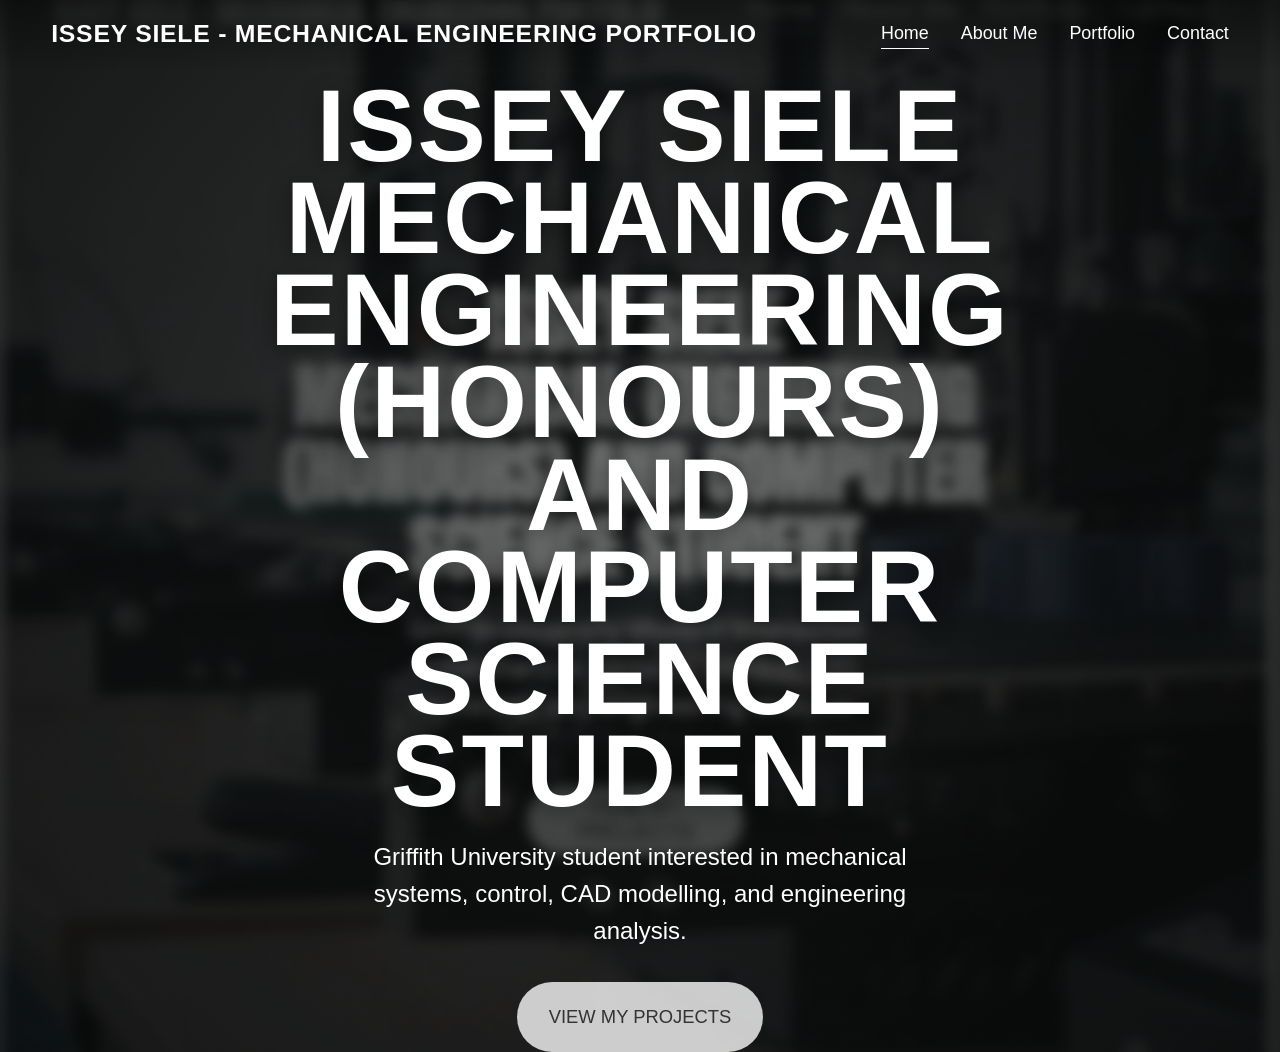
==== index.html @ ec35e127 "Add files via upload" ====
<!DOCTYPE html>
<html lang="en">
<head>
  <meta charset="UTF-8" />
  <meta name="viewport" content="width=device-width, initial-scale=1.0" />
  <title>Issey Siele | Mechanical Engineering Portfolio</title>
  <link rel="stylesheet" href="styles.css" />
  <script defer src="script.js"></script>
</head>
<body class="home-page">
  <header class="site-header site-header--light">
    <a class="brand" href="index.html">ISSEY SIELE - MECHANICAL ENGINEERING PORTFOLIO</a>
    <button class="menu-toggle" aria-label="Open navigation" aria-expanded="false">☰</button>
    <nav class="site-nav" aria-label="Primary navigation">
      <a class="active" href="index.html">Home</a>
      <a href="about.html">About Me</a>
      <a href="portfolio.html">Portfolio</a>
      <a href="contact.html">Contact</a>
    </nav>
  </header>

  <main>
    <section class="hero">
      <div class="hero__overlay"></div>
      <div class="hero__content reveal">
        <h1>Issey Siele<br>Mechanical Engineering<br>(Honours) and Computer<br>Science Student</h1>
        <p>Griffith University student interested in mechanical systems, control, CAD modelling, and engineering analysis.</p>
        <a class="button" href="portfolio.html">View My Projects</a>
      </div>
    </section>
  </main>
</body>
</html>
---- styles.css ----
:root {
  --bg: #dedede;
  --panel: #c9c9c9;
  --ink: #222326;
  --muted: #4c4c4c;
  --white: #ffffff;
  --soft: #f7f7f7;
  --dark: #1f1f1f;
  --max: 1180px;
  --pad: clamp(1.25rem, 4vw, 4rem);
  --display: Impact, Haettenschweiler, "Arial Narrow Bold", sans-serif;
  --body: "Trebuchet MS", Arial, Helvetica, sans-serif;
}

* {
  box-sizing: border-box;
}

html {
  scroll-behavior: smooth;
}

body {
  margin: 0;
  color: var(--ink);
  background: var(--bg);
  font-family: var(--body);
  line-height: 1.55;
}

img {
  display: block;
  max-width: 100%;
}

a {
  color: inherit;
}

.site-header {
  position: fixed;
  top: 0;
  left: 0;
  right: 0;
  z-index: 30;
  display: flex;
  justify-content: space-between;
  align-items: center;
  padding: 1.25rem clamp(1.2rem, 4vw, 3.5rem);
  background: rgba(222, 222, 222, 0.88);
  backdrop-filter: blur(14px);
}

.site-header--light {
  background: linear-gradient(to bottom, rgba(0, 0, 0, 0.38), rgba(0, 0, 0, 0));
  color: var(--white);
  backdrop-filter: none;
}

.brand {
  font-family: var(--display);
  text-decoration: none;
  text-transform: uppercase;
  letter-spacing: 0.03em;
  font-size: clamp(1rem, 2vw, 1.55rem);
  line-height: 1;
}

.site-nav {
  display: flex;
  align-items: center;
  gap: clamp(1rem, 2.5vw, 2rem);
  font-size: clamp(0.95rem, 1.4vw, 1.25rem);
}

.site-nav a {
  text-decoration: none;
  border-bottom: 1px solid transparent;
  transition: border-color 180ms ease, opacity 180ms ease;
}

.site-nav a:hover,
.site-nav a.active {
  border-bottom-color: currentColor;
}

.menu-toggle {
  display: none;
  border: 0;
  background: transparent;
  font-size: 1.8rem;
  color: inherit;
  cursor: pointer;
}

.hero {
  position: relative;
  min-height: 100vh;
  display: grid;
  place-items: center;
  overflow: hidden;
  background: url("assets/hero-bg.jpg") center / cover no-repeat;
}

.hero::before {
  content: "";
  position: absolute;
  inset: 0;
  background: radial-gradient(circle at 52% 50%, rgba(0, 0, 0, 0.15), rgba(0, 0, 0, 0.7));
}

.hero__overlay {
  position: absolute;
  inset: 0;
  background: rgba(20, 25, 25, 0.22);
}

.hero__content {
  position: relative;
  z-index: 2;
  width: min(780px, 90vw);
  text-align: center;
  color: var(--white);
  padding-top: 5rem;
}

.hero h1,
.project-link,
h1,
h2,
.brand {
  font-weight: 900;
}

.hero h1 {
  margin: 0 auto 1.3rem;
  font-family: var(--display);
  font-size: clamp(3rem, 8vw, 6.8rem);
  line-height: 0.9;
  text-transform: uppercase;
  text-shadow: 0 5px 22px rgba(0, 0, 0, 0.4);
}

.hero p {
  max-width: 560px;
  margin: 0 auto 2rem;
  font-size: clamp(1.05rem, 2.5vw, 1.5rem);
}

.button {
  display: inline-flex;
  align-items: center;
  justify-content: center;
  min-width: 205px;
  min-height: 70px;
  padding: 0.7rem 2rem;
  border-radius: 999px;
  background: rgba(255, 255, 255, 0.78);
  color: #333;
  text-decoration: none;
  text-transform: uppercase;
  font-size: 1.15rem;
  line-height: 1.05;
  transition: transform 180ms ease, background 180ms ease;
}

.button:hover {
  transform: translateY(-3px);
  background: var(--white);
}

.page-main {
  padding-top: 6rem;
}

.about-section,
.contact-section {
  width: min(var(--max), calc(100% - 2 * var(--pad)));
  min-height: calc(100vh - 6rem);
  margin: 0 auto;
  display: grid;
  grid-template-columns: minmax(220px, 360px) minmax(0, 1fr);
  gap: clamp(3rem, 8vw, 10rem);
  align-items: center;
  padding: 3rem 0 5rem;
}

.about-section__image img {
  width: 100%;
  max-height: 540px;
  object-fit: cover;
}

.about-section__text {
  max-width: 660px;
}

h1,
h2 {
  margin: 0 0 1.25rem;
  font-family: var(--display);
  text-transform: uppercase;
  letter-spacing: 0.02em;
  line-height: 0.95;
}

.about-section h1,
.contact-section h1,
.project-intro h1 {
  font-size: clamp(2.6rem, 6vw, 5rem);
}

h2 {
  font-size: clamp(2rem, 3.5vw, 3rem);
}

p {
  font-size: clamp(1rem, 1.45vw, 1.18rem);
}

.strengths {
  width: min(var(--max), calc(100% - 2 * var(--pad)));
  margin: 0 auto;
  display: grid;
  grid-template-columns: 1fr 1.2fr;
  gap: 3rem;
  padding: 6rem 0 7rem;
  background: var(--soft);
}

.two-column-list {
  margin: 0;
  padding-left: 1.2rem;
  font-size: clamp(1.1rem, 2vw, 1.4rem);
  display: grid;
  gap: 0.9rem;
}

.portfolio-selector {
  position: relative;
  min-height: 100vh;
  display: grid;
  place-items: center;
  overflow: hidden;
  color: var(--white);
  background: #a9a598;
}

.portfolio-selector__preview {
  position: absolute;
  inset: 0;
  background-image: var(--portfolio-bg, url("assets/portfolio-bg.jpg"));
  background-size: cover;
  background-position: center;
  filter: blur(2px) saturate(0.75);
  transform: scale(1.04);
  transition: background-image 200ms ease, opacity 220ms ease, transform 500ms ease;
}

.portfolio-selector.preview-active .portfolio-selector__preview {
  filter: blur(0) saturate(0.85);
  transform: scale(1);
}

.portfolio-selector__shade {
  position: absolute;
  inset: 0;
  background: rgba(0, 0, 0, 0.34);
}

.portfolio-selector__content {
  position: relative;
  z-index: 2;
  width: min(1120px, 92vw);
  padding-top: 5rem;
  text-align: center;
}

.eyebrow {
  text-transform: uppercase;
  letter-spacing: 0.18em;
  font-size: 0.9rem;
  margin-bottom: 0.4rem;
}

.portfolio-selector h1 {
  font-size: clamp(3rem, 8vw, 7rem);
  margin-bottom: 0.5rem;
}

.portfolio-hint {
  max-width: 640px;
  margin: 0 auto 4rem;
}

.project-links {
  display: grid;
  gap: clamp(1.2rem, 3vw, 2.2rem);
}

.project-link {
  display: block;
  font-family: var(--display);
  font-size: clamp(2.5rem, 6.2vw, 6rem);
  line-height: 0.95;
  text-transform: uppercase;
  text-decoration: none;
  color: var(--white);
  text-shadow: 0 5px 28px rgba(0, 0, 0, 0.45);
  transition: transform 180ms ease, letter-spacing 180ms ease, opacity 180ms ease;
}

.project-link:hover,
.project-link:focus-visible {
  transform: scale(1.03);
  letter-spacing: 0.02em;
}

.project-link + .project-link::before {
  content: "";
  display: block;
  width: 12px;
  height: 12px;
  margin: 0 auto 1.8rem;
  border-radius: 50%;
  background: currentColor;
}

.project-intro {
  padding: 9rem var(--pad) 4rem;
  width: min(var(--max), 100%);
  margin: 0 auto;
}

.project-intro--center {
  text-align: center;
  max-width: 820px;
}

.project-intro p {
  max-width: 430px;
}

.project-intro--center p {
  margin-left: auto;
  margin-right: auto;
  max-width: 680px;
}

.grey-panel {
  width: min(var(--max), calc(100% - 2 * var(--pad)));
  margin: 0 auto 0;
  padding: clamp(2rem, 5vw, 4rem);
  background:
    linear-gradient(135deg, rgba(255,255,255,0.12), transparent 38%),
    linear-gradient(315deg, rgba(255,255,255,0.18), transparent 40%),
    var(--panel);
}

.project-feature {
  display: grid;
  grid-template-columns: minmax(0, 1.45fr) minmax(280px, 0.85fr);
  gap: clamp(2rem, 4vw, 4rem);
  align-items: center;
}

.media-card {
  position: relative;
  overflow: hidden;
  background: #111;
}

.media-card img {
  width: 100%;
  min-height: 320px;
  object-fit: cover;
}

.play-button {
  position: absolute;
  inset: 50% auto auto 50%;
  transform: translate(-50%, -50%);
  display: grid;
  place-items: center;
  width: 86px;
  height: 86px;
  border-radius: 50%;
  background: rgba(0, 0, 0, 0.45);
  color: var(--white);
  font-size: 2rem;
}

.project-copy {
  max-width: 500px;
}

.image-strip {
  width: min(var(--max), calc(100% - 2 * var(--pad)));
  margin: 0 auto;
  display: grid;
  grid-template-columns: 1fr 1.1fr 0.8fr;
  gap: 0;
}

.image-strip img {
  width: 100%;
  aspect-ratio: 1 / 1.12;
  object-fit: cover;
}

.project-details {
  display: grid;
  grid-template-columns: 0.75fr 1.3fr 0.9fr;
  gap: clamp(2rem, 4vw, 4rem);
  align-items: center;
  padding-top: 3rem;
  padding-bottom: 5rem;
}

.project-details img,
.project-side-image,
.wide-image img {
  width: 100%;
  object-fit: cover;
}

.project-details ul,
.project-feature ul {
  padding-left: 1.3rem;
  display: grid;
  gap: 0.7rem;
  font-size: 1.05rem;
}

.wide-image {
  width: min(1260px, calc(100% - 2 * clamp(1rem, 3vw, 2rem)));
  margin: 0 auto 0;
  padding: clamp(1.4rem, 3vw, 2rem);
  background: #1e1e1e;
}

.wide-image img {
  max-height: 760px;
  object-fit: cover;
}

.project-side-image {
  max-height: 720px;
}

.reflection-copy {
  max-width: 520px;
}

.project-next {
  width: min(var(--max), calc(100% - 2 * var(--pad)));
  margin: 0 auto;
  padding: 3rem 0 5rem;
  text-align: right;
}

.project-next--left {
  text-align: left;
}

.project-next a {
  display: inline-flex;
  gap: 1rem;
  align-items: center;
  font-family: var(--display);
  text-transform: uppercase;
  text-decoration: none;
  font-size: clamp(1.6rem, 3vw, 2.4rem);
  line-height: 0.95;
}

.contact-section {
  grid-template-columns: minmax(300px, 0.85fr) minmax(350px, 1.15fr);
}

.contact-copy {
  max-width: 550px;
}

.contact-copy h1 {
  margin-bottom: 4rem;
}

.contact-copy a {
  word-break: break-word;
}

.contact-image img {
  width: 100%;
  height: min(75vh, 780px);
  object-fit: cover;
  opacity: 0.78;
}

.reveal {
  animation: fadeUp 650ms ease both;
}

@keyframes fadeUp {
  from { opacity: 0; transform: translateY(18px); }
  to { opacity: 1; transform: translateY(0); }
}

@media (max-width: 860px) {
  .site-header {
    align-items: flex-start;
    padding: 1rem 1.25rem;
  }

  .menu-toggle {
    display: block;
  }

  .site-nav {
    position: absolute;
    top: 100%;
    left: 0;
    right: 0;
    display: none;
    flex-direction: column;
    align-items: flex-start;
    gap: 0.9rem;
    padding: 1.2rem 1.25rem 1.5rem;
    background: rgba(222, 222, 222, 0.96);
    color: var(--ink);
  }

  .site-header.nav-open .site-nav {
    display: flex;
  }

  .site-header--light.nav-open {
    background: rgba(222, 222, 222, 0.96);
    color: var(--ink);
  }

  .brand {
    max-width: 70vw;
  }

  .hero__content {
    padding-top: 6rem;
  }

  .about-section,
  .contact-section,
  .project-feature,
  .project-details,
  .strengths {
    grid-template-columns: 1fr;
  }

  .about-section,
  .contact-section {
    gap: 2rem;
    align-items: start;
    padding-top: 2rem;
  }

  .about-section__image {
    max-width: 320px;
  }

  .strengths {
    background: transparent;
    padding: 3rem 0 5rem;
  }

  .image-strip {
    grid-template-columns: 1fr;
  }

  .project-intro {
    padding-top: 7rem;
  }

  .project-link + .project-link::before {
    width: 8px;
    height: 8px;
    margin-bottom: 1rem;
  }

  .contact-copy h1 {
    margin-bottom: 2rem;
  }
}

@media (max-width: 520px) {
  .button {
    min-height: 58px;
    min-width: 170px;
  }

  .grey-panel,
  .wide-image {
    width: 100%;
    padding-left: 1.25rem;
    padding-right: 1.25rem;
  }

  .project-details img,
  .project-side-image {
    max-height: none;
  }
}
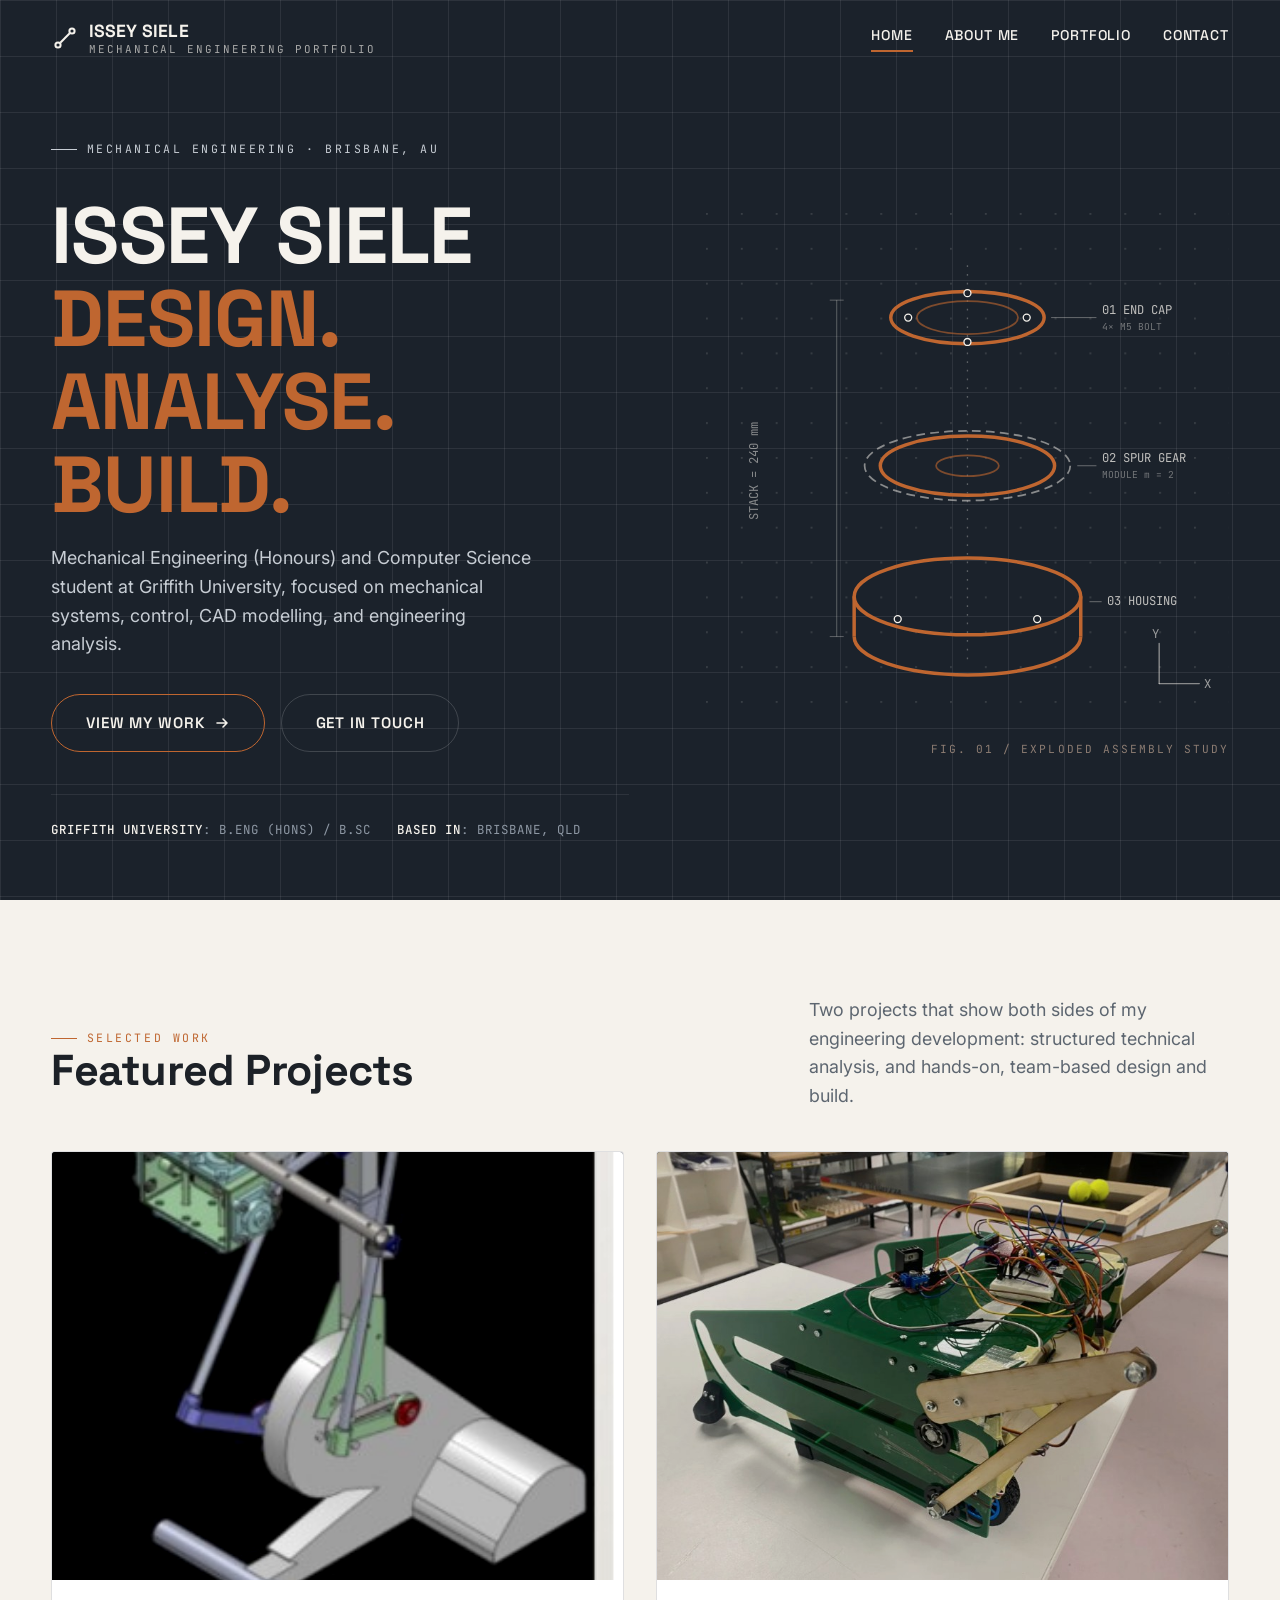
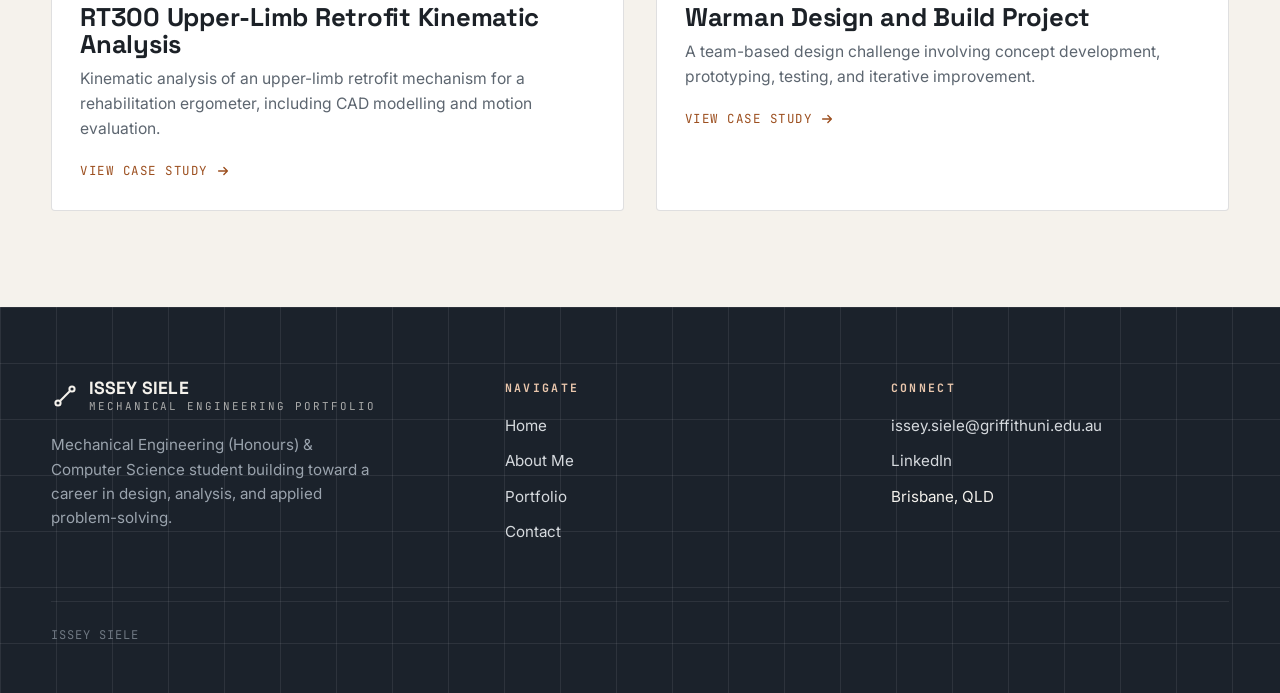
==== commit 31fc6bc7: "Version 2.0" ====
--- a/index.html
+++ b/index.html
@@ -4,12 +4,25 @@
   <meta charset="UTF-8" />
   <meta name="viewport" content="width=device-width, initial-scale=1.0" />
   <title>Issey Siele | Mechanical Engineering Portfolio</title>
+  <link rel="preconnect" href="https://fonts.googleapis.com">
+  <link rel="preconnect" href="https://fonts.gstatic.com" crossorigin>
+  <link href="https://fonts.googleapis.com/css2?family=Inter:wght@400;500;600;700&family=JetBrains+Mono:wght@400;500&family=Space+Grotesk:wght@500;600;700&display=swap" rel="stylesheet">
   <link rel="stylesheet" href="styles.css" />
   <script defer src="script.js"></script>
 </head>
 <body class="home-page">
   <header class="site-header site-header--light">
-    <a class="brand" href="index.html">ISSEY SIELE - MECHANICAL ENGINEERING PORTFOLIO</a>
+    <a class="brand" href="index.html">
+      <svg class="brand__mark" viewBox="0 0 28 28" fill="none" xmlns="http://www.w3.org/2000/svg" aria-hidden="true">
+        <circle cx="7" cy="21" r="2.6" stroke-width="2"/>
+        <circle cx="21" cy="7" r="2.6" stroke-width="2"/>
+        <line x1="9.3" y1="18.8" x2="18.7" y2="9.2" stroke-width="2"/>
+      </svg>
+      <span>
+        <span class="brand__name">Issey Siele</span>
+        <span class="brand__sub">Mechanical Engineering Portfolio</span>
+      </span>
+    </a>
     <button class="menu-toggle" aria-label="Open navigation" aria-expanded="false">☰</button>
     <nav class="site-nav" aria-label="Primary navigation">
       <a class="active" href="index.html">Home</a>
@@ -20,14 +33,174 @@
   </header>
 
   <main>
-    <section class="hero">
-      <div class="hero__overlay"></div>
-      <div class="hero__content reveal">
-        <h1>Issey Siele<br>Mechanical Engineering<br>(Honours) and Computer<br>Science Student</h1>
-        <p>Griffith University student interested in mechanical systems, control, CAD modelling, and engineering analysis.</p>
-        <a class="button" href="portfolio.html">View My Projects</a>
+    <section class="hero blueprint">
+      <div class="hero__inner">
+        <div class="hero__content reveal">
+          <p class="eyebrow eyebrow--light">Mechanical Engineering &middot; Brisbane, AU</p>
+          <h1>Issey Siele<br><em>Design. Analyse. Build.</em></h1>
+          <p>Mechanical Engineering (Honours) and Computer Science student at Griffith University, focused on mechanical systems, control, CAD modelling, and engineering analysis.</p>
+          <div class="hero__actions">
+            <a class="button" href="portfolio.html">
+              View My Work
+              <svg viewBox="0 0 16 16" fill="none" xmlns="http://www.w3.org/2000/svg" aria-hidden="true"><path d="M3 8h10M9 4l4 4-4 4" stroke="currentColor" stroke-width="1.6" stroke-linecap="round" stroke-linejoin="round"/></svg>
+            </a>
+            <a class="button button--ghost" href="contact.html">Get In Touch</a>
+          </div>
+          <div class="hero__meta">
+            <span><strong>Griffith University</strong>: B.Eng (Hons) / B.Sc</span>
+            <!-- <span><strong>Focus</strong>: Kinematics &amp; CAD</span> -->
+            <span><strong>Based in</strong>: Brisbane, QLD</span>
+          </div>
+        </div>
+        <div class="hero__figure reveal">
+          <svg class="kinematic-figure" viewBox="0 0 600 580" fill="none" xmlns="http://www.w3.org/2000/svg" role="img" aria-label="Exploded line diagram of a small mechanical assembly showing an end cap, spur gear, and housing arranged along a central axis, with numbered leader labels and a stack dimension">
+            <defs>
+              <pattern id="kf-grid" width="40" height="40" patternUnits="userSpaceOnUse">
+                <circle cx="1" cy="1" r="1.2" fill="currentColor" opacity="0.14"/>
+              </pattern>
+            </defs>
+            <rect x="0" y="0" width="600" height="580" fill="url(#kf-grid)" />
+
+            <!-- explosion axis -->
+            <line x1="300" y1="60" x2="300" y2="520" stroke="currentColor" stroke-opacity="0.3" stroke-width="1.5" stroke-dasharray="2 8"/>
+
+            <!-- part 01: end cap -->
+            <g stroke="var(--copper)" stroke-width="4" fill="none">
+              <ellipse cx="300" cy="120" rx="88" ry="30"/>
+              <ellipse cx="300" cy="120" rx="58" ry="19" stroke-width="2" opacity="0.6"/>
+            </g>
+            <g fill="#1b222b" stroke="currentColor" stroke-width="1.5">
+              <circle cx="368" cy="120" r="4"/>
+              <circle cx="232" cy="120" r="4"/>
+              <circle cx="300" cy="92" r="4"/>
+              <circle cx="300" cy="148" r="4"/>
+            </g>
+            <line x1="396" y1="120" x2="448" y2="120" stroke="currentColor" stroke-opacity="0.4" stroke-width="1"/>
+            <text x="454" y="116" font-family="var(--mono)" font-size="14" fill="currentColor" opacity="0.75">01 END CAP</text>
+            <text x="454" y="134" font-family="var(--mono)" font-size="11" fill="currentColor" opacity="0.4">4&#215; M5 BOLT</text>
+
+            <!-- part 02: spur gear -->
+            <ellipse cx="300" cy="290" rx="118" ry="40" fill="none" stroke="currentColor" stroke-width="2" stroke-dasharray="10 6" opacity="0.5"/>
+            <g stroke="var(--copper)" stroke-width="4" fill="none">
+              <ellipse cx="300" cy="290" rx="100" ry="34"/>
+              <ellipse cx="300" cy="290" rx="36" ry="12" stroke-width="2" opacity="0.6"/>
+            </g>
+            <line x1="426" y1="290" x2="448" y2="290" stroke="currentColor" stroke-opacity="0.4" stroke-width="1"/>
+            <text x="454" y="286" font-family="var(--mono)" font-size="14" fill="currentColor" opacity="0.75">02 SPUR GEAR</text>
+            <text x="454" y="304" font-family="var(--mono)" font-size="11" fill="currentColor" opacity="0.4">MODULE m = 2</text>
+
+            <!-- part 03: housing -->
+            <g stroke="var(--copper)" stroke-width="4" fill="none">
+              <ellipse cx="300" cy="440" rx="130" ry="44"/>
+              <line x1="170" y1="440" x2="170" y2="486"/>
+              <line x1="430" y1="440" x2="430" y2="486"/>
+              <path d="M170,486 A130,44 0 0 0 430,486"/>
+            </g>
+            <g fill="#1b222b" stroke="currentColor" stroke-width="1.5">
+              <circle cx="220" cy="466" r="4"/>
+              <circle cx="380" cy="466" r="4"/>
+            </g>
+            <line x1="440" y1="446" x2="454" y2="446" stroke="currentColor" stroke-opacity="0.4" stroke-width="1"/>
+            <text x="460" y="450" font-family="var(--mono)" font-size="14" fill="currentColor" opacity="0.75">03 HOUSING</text>
+
+            <!-- stack dimension -->
+            <g stroke="currentColor" stroke-opacity="0.35" stroke-width="1">
+              <line x1="150" y1="100" x2="150" y2="486"/>
+              <line x1="142" y1="100" x2="158" y2="100"/>
+              <line x1="142" y1="486" x2="158" y2="486"/>
+            </g>
+            <text x="60" y="296" font-family="var(--mono)" font-size="14" fill="currentColor" opacity="0.5" text-anchor="middle" transform="rotate(-90 60 296)">STACK = 240 mm</text>
+
+            <!-- axis triad -->
+            <g stroke="currentColor" stroke-opacity="0.5" stroke-width="1.6" stroke-linecap="round">
+              <line x1="520" y1="540" x2="566" y2="540"/>
+              <line x1="520" y1="540" x2="520" y2="494"/>
+            </g>
+            <text x="572" y="545" font-family="var(--mono)" font-size="14" fill="currentColor" opacity="0.6">X</text>
+            <text x="512" y="488" font-family="var(--mono)" font-size="14" fill="currentColor" opacity="0.6">Y</text>
+          </svg>
+          <p class="hero__figcap">Fig. 01 / Exploded Assembly Study</p>
+        </div>
+      </div>
+    </section>
+
+    <section class="featured">
+      <div class="featured__head reveal">
+        <div>
+          <p class="eyebrow">Selected Work</p>
+          <h2>Featured Projects</h2>
+        </div>
+        <p>Two projects that show both sides of my engineering development: structured technical analysis, and hands-on, team-based design and build.</p>
+      </div>
+      <div class="featured-grid">
+        <a class="feature-card reveal" href="project-rt300.html">
+          <div class="feature-card__media">
+            <span class="feature-card__tag">Internship · Kinematics</span>
+            <img src="assets/rt300-cad.jpg" alt="CAD model of the RT300 upper-limb retrofit mechanism" />
+          </div>
+          <div class="feature-card__body">
+            <h3>RT300 Upper-Limb Retrofit Kinematic Analysis</h3>
+            <p>Kinematic analysis of an upper-limb retrofit mechanism for a rehabilitation ergometer, including CAD modelling and motion evaluation.</p>
+            <span class="feature-card__link">View Case Study
+              <svg viewBox="0 0 16 16" fill="none" xmlns="http://www.w3.org/2000/svg" aria-hidden="true"><path d="M3 8h10M9 4l4 4-4 4" stroke="currentColor" stroke-width="1.6" stroke-linecap="round" stroke-linejoin="round"/></svg>
+            </span>
+          </div>
+        </a>
+        <a class="feature-card reveal" href="project-warman.html">
+          <div class="feature-card__media">
+            <span class="feature-card__tag">Team Project · Build</span>
+            <img src="assets/warman-main.jpg" alt="Warman design and build prototype with electronics mounted on top" />
+          </div>
+          <div class="feature-card__body">
+            <h3>Warman Design and Build Project</h3>
+            <p>A team-based design challenge involving concept development, prototyping, testing, and iterative improvement.</p>
+            <span class="feature-card__link">View Case Study
+              <svg viewBox="0 0 16 16" fill="none" xmlns="http://www.w3.org/2000/svg" aria-hidden="true"><path d="M3 8h10M9 4l4 4-4 4" stroke="currentColor" stroke-width="1.6" stroke-linecap="round" stroke-linejoin="round"/></svg>
+            </span>
+          </div>
+        </a>
       </div>
     </section>
   </main>
+
+  <footer class="site-footer blueprint">
+    <div class="site-footer__inner">
+      <div>
+        <a class="brand" href="index.html">
+          <svg class="brand__mark" viewBox="0 0 28 28" fill="none" xmlns="http://www.w3.org/2000/svg" aria-hidden="true">
+            <circle cx="7" cy="21" r="2.6" stroke-width="2"/>
+            <circle cx="21" cy="7" r="2.6" stroke-width="2"/>
+            <line x1="9.3" y1="18.8" x2="18.7" y2="9.2" stroke-width="2"/>
+          </svg>
+          <span>
+            <span class="brand__name">Issey Siele</span>
+            <span class="brand__sub">Mechanical Engineering Portfolio</span>
+          </span>
+        </a>
+        <p class="site-footer__tagline">Mechanical Engineering (Honours) &amp; Computer Science student building toward a career in design, analysis, and applied problem-solving.</p>
+      </div>
+      <div class="site-footer__col">
+        <h4>Navigate</h4>
+        <ul>
+          <li><a href="index.html">Home</a></li>
+          <li><a href="about.html">About Me</a></li>
+          <li><a href="portfolio.html">Portfolio</a></li>
+          <li><a href="contact.html">Contact</a></li>
+        </ul>
+      </div>
+      <div class="site-footer__col">
+        <h4>Connect</h4>
+        <ul>
+          <li><a href="mailto:issey.siele@griffithuni.edu.au">issey.siele@griffithuni.edu.au</a></li>
+          <li><a href="https://www.linkedin.com/in/isseysiele/" target="_blank" rel="noopener">LinkedIn</a></li>
+          <li>Brisbane, QLD</li>
+        </ul>
+      </div>
+    </div>
+    <div class="site-footer__bottom">
+      <span>Issey Siele</span>
+      <!-- <span>Built &amp; coded from scratch</span> -->
+    </div>
+  </footer>
 </body>
 </html>
--- a/styles.css
+++ b/styles.css
@@ -1,15 +1,34 @@
+/* =========================================================
+   Issey Siele, Mechanical Engineering Portfolio
+   Design system: "Drafting Studio"
+   Deep graphite and copper accent, technical-drawing motifs
+   ========================================================= */
+
 :root {
-  --bg: #dedede;
-  --panel: #c9c9c9;
-  --ink: #222326;
-  --muted: #4c4c4c;
-  --white: #ffffff;
-  --soft: #f7f7f7;
-  --dark: #1f1f1f;
-  --max: 1180px;
+  --paper: #f5f2ec;
+  --paper-deep: #ece6db;
+  --ink: #1c2127;
+  --muted: #5d6670;
+  --line: rgba(28, 33, 39, 0.14);
+  --line-soft: rgba(28, 33, 39, 0.08);
+
+  --copper: #bf6630;
+  --copper-deep: #9c4f1f;
+  --copper-soft: #e9c6ac;
+
+  --navy: #1b222b;
+  --navy-deep: #11161c;
+  --navy-line: rgba(255, 255, 255, 0.08);
+  --navy-line-strong: rgba(255, 255, 255, 0.16);
+
+  --card: #ffffff;
+
+  --max: 1200px;
   --pad: clamp(1.25rem, 4vw, 4rem);
-  --display: Impact, Haettenschweiler, "Arial Narrow Bold", sans-serif;
-  --body: "Trebuchet MS", Arial, Helvetica, sans-serif;
+
+  --display: "Space Grotesk", "Helvetica Neue", Arial, sans-serif;
+  --body: "Inter", "Helvetica Neue", Arial, sans-serif;
+  --mono: "JetBrains Mono", "SFMono-Regular", Menlo, Consolas, monospace;
 }
 
 * {
@@ -23,9 +42,10 @@
 body {
   margin: 0;
   color: var(--ink);
-  background: var(--bg);
+  background: var(--paper);
   font-family: var(--body);
-  line-height: 1.55;
+  line-height: 1.6;
+  -webkit-font-smoothing: antialiased;
 }
 
 img {
@@ -36,52 +56,186 @@
 a {
   color: inherit;
 }
+
+p {
+  font-size: clamp(1rem, 1.4vw, 1.15rem);
+  color: var(--muted);
+}
+
+h1, h2, h3 {
+  margin: 0 0 1.1rem;
+  font-family: var(--display);
+  font-weight: 700;
+  letter-spacing: -0.01em;
+  line-height: 1.05;
+  color: var(--ink);
+}
+
+h2 {
+  font-size: clamp(1.9rem, 3.4vw, 2.7rem);
+}
+
+h3 {
+  font-size: clamp(1.25rem, 2vw, 1.6rem);
+}
+
+/* ---------- Reveal-on-scroll ---------- */
+
+.reveal {
+  opacity: 0;
+  transform: translateY(22px);
+  transition: opacity 700ms ease, transform 700ms ease;
+}
+
+.reveal.is-visible {
+  opacity: 1;
+  transform: translateY(0);
+}
+
+/* ---------- Blueprint grid utility ---------- */
+
+.blueprint {
+  position: relative;
+  background-color: var(--navy);
+  background-image:
+    linear-gradient(var(--navy-line) 1px, transparent 1px),
+    linear-gradient(90deg, var(--navy-line) 1px, transparent 1px);
+  background-size: 56px 56px;
+  color: #f3f1ec;
+}
+
+/* ---------- Eyebrow / index labels ---------- */
+
+.eyebrow {
+  display: inline-flex;
+  align-items: center;
+  gap: 0.6rem;
+  font-family: var(--mono);
+  text-transform: uppercase;
+  letter-spacing: 0.22em;
+  font-size: 0.72rem;
+  color: var(--copper);
+  margin-bottom: 0.9rem;
+}
+
+.eyebrow::before {
+  content: "";
+  display: block;
+  width: 26px;
+  height: 1px;
+  background: currentColor;
+}
+
+.eyebrow--light {
+  color: var(--copper-soft);
+}
+
+/* ---------- Header ---------- */
 
 .site-header {
   position: fixed;
   top: 0;
   left: 0;
   right: 0;
-  z-index: 30;
+  z-index: 40;
   display: flex;
   justify-content: space-between;
   align-items: center;
-  padding: 1.25rem clamp(1.2rem, 4vw, 3.5rem);
-  background: rgba(222, 222, 222, 0.88);
+  padding: 1.35rem clamp(1.2rem, 4vw, 3.5rem);
+  background: transparent;
+  color: var(--ink);
+  transition: background 220ms ease, color 220ms ease, border-color 220ms ease, backdrop-filter 220ms ease;
+  border-bottom: 1px solid transparent;
+}
+
+.site-header--light {
+  color: #f5f2ec;
+}
+
+.site-header.is-scrolled,
+.site-header:not(.site-header--light) {
+  background: rgba(245, 242, 236, 0.86);
   backdrop-filter: blur(14px);
-}
-
-.site-header--light {
-  background: linear-gradient(to bottom, rgba(0, 0, 0, 0.38), rgba(0, 0, 0, 0));
-  color: var(--white);
-  backdrop-filter: none;
+  border-bottom: 1px solid var(--line);
+  color: var(--ink);
+}
+
+.site-header--light.is-scrolled {
+  background: rgba(27, 34, 43, 0.78);
+  border-bottom: 1px solid var(--navy-line);
+  color: #f5f2ec;
 }
 
 .brand {
+  display: inline-flex;
+  align-items: center;
+  gap: 0.6rem;
+  text-decoration: none;
   font-family: var(--display);
-  text-decoration: none;
-  text-transform: uppercase;
-  letter-spacing: 0.03em;
-  font-size: clamp(1rem, 2vw, 1.55rem);
-  line-height: 1;
+  font-weight: 700;
+  letter-spacing: 0.01em;
+  font-size: clamp(0.92rem, 1.6vw, 1.1rem);
+  line-height: 1.1;
+  white-space: nowrap;
+}
+
+.brand__mark {
+  flex: none;
+  width: 28px;
+  height: 28px;
+}
+
+.brand__mark circle,
+.brand__mark line {
+  stroke: currentColor;
+}
+
+.brand__name {
+  text-transform: uppercase;
+}
+
+.brand__sub {
+  display: block;
+  font-family: var(--mono);
+  font-weight: 400;
+  font-size: 0.62em;
+  letter-spacing: 0.18em;
+  opacity: 0.65;
+  text-transform: uppercase;
+  margin-top: 0.15em;
 }
 
 .site-nav {
   display: flex;
   align-items: center;
-  gap: clamp(1rem, 2.5vw, 2rem);
-  font-size: clamp(0.95rem, 1.4vw, 1.25rem);
+  gap: clamp(1.4rem, 2.5vw, 2.4rem);
+  font-family: var(--display);
+  font-size: clamp(0.85rem, 1.1vw, 0.98rem);
+  font-weight: 500;
+  text-transform: uppercase;
+  letter-spacing: 0.06em;
 }
 
 .site-nav a {
+  position: relative;
   text-decoration: none;
-  border-bottom: 1px solid transparent;
-  transition: border-color 180ms ease, opacity 180ms ease;
-}
-
-.site-nav a:hover,
-.site-nav a.active {
-  border-bottom-color: currentColor;
+  padding-bottom: 0.35rem;
+}
+
+.site-nav a::after {
+  content: "";
+  position: absolute;
+  left: 0;
+  right: 100%;
+  bottom: 0;
+  height: 2px;
+  background: var(--copper);
+  transition: right 200ms ease;
+}
+
+.site-nav a:hover::after,
+.site-nav a.active::after {
+  right: 0;
 }
 
 .menu-toggle {
@@ -91,254 +245,581 @@
   font-size: 1.8rem;
   color: inherit;
   cursor: pointer;
-}
+  line-height: 1;
+}
+
+/* ---------- Buttons ---------- */
+
+.button {
+  display: inline-flex;
+  align-items: center;
+  justify-content: center;
+  gap: 0.6rem;
+  min-height: 58px;
+  padding: 0.6rem 2.1rem;
+  border: 1px solid var(--copper);
+  border-radius: 999px;
+  background: transparent;
+  color: #f5f2ec;
+  text-decoration: none;
+  text-transform: uppercase;
+  font-family: var(--display);
+  font-weight: 600;
+  letter-spacing: 0.06em;
+  font-size: 0.95rem;
+  transition: transform 180ms ease, background 180ms ease, color 180ms ease;
+}
+
+.button:hover {
+  transform: translateY(-2px);
+  background: var(--copper);
+  color: #1b1410;
+}
+
+.button--ink {
+  border-color: var(--ink);
+  color: var(--ink);
+}
+
+.button--ink:hover {
+  background: var(--ink);
+  color: var(--paper);
+}
+
+.button--ghost {
+  border-color: var(--navy-line-strong);
+  color: #f5f2ec;
+}
+
+.button--ghost:hover {
+  background: rgba(255, 255, 255, 0.08);
+  color: #f5f2ec;
+  border-color: var(--copper-soft);
+}
+
+.button svg {
+  width: 16px;
+  height: 16px;
+  transition: transform 180ms ease;
+}
+
+.button:hover svg {
+  transform: translateX(3px);
+}
+
+/* =========================================================
+   HERO (index)
+   ========================================================= */
 
 .hero {
   position: relative;
   min-height: 100vh;
   display: grid;
-  place-items: center;
+  align-items: center;
   overflow: hidden;
-  background: url("assets/hero-bg.jpg") center / cover no-repeat;
-}
-
-.hero::before {
+  padding: clamp(6rem, 14vh, 9rem) var(--pad) clamp(3rem, 6vh, 4rem);
+}
+
+.hero__inner {
+  position: relative;
+  z-index: 2;
+  width: 100%;
+  max-width: var(--max);
+  margin: 0 auto;
+  display: grid;
+  grid-template-columns: minmax(0, 1.05fr) minmax(0, 0.95fr);
+  gap: clamp(2rem, 6vw, 5rem);
+  align-items: center;
+}
+
+.hero__content h1 {
+  color: #f5f2ec;
+  font-size: clamp(2.7rem, 6.2vw, 5rem);
+  text-transform: uppercase;
+}
+
+.hero__content h1 em {
+  display: block;
+  font-style: normal;
+  color: var(--copper);
+}
+
+.hero__content p {
+  max-width: 480px;
+  color: #c7cdd4;
+  margin: 0 0 2.2rem;
+}
+
+.hero__actions {
+  display: flex;
+  flex-wrap: wrap;
+  gap: 1rem;
+  align-items: center;
+}
+
+.hero__meta {
+  display: flex;
+  flex-wrap: wrap;
+  gap: 0.6rem 1.6rem;
+  margin-top: 2.6rem;
+  padding-top: 1.6rem;
+  border-top: 1px solid var(--navy-line);
+  font-family: var(--mono);
+  font-size: 0.78rem;
+  letter-spacing: 0.08em;
+  text-transform: uppercase;
+  color: #8d97a3;
+}
+
+.hero__meta strong {
+  color: #f5f2ec;
+  font-weight: 500;
+}
+
+.hero__figure {
+  position: relative;
+  width: 100%;
+}
+
+.kinematic-figure {
+  width: 100%;
+  height: auto;
+  color: #f5f2ec;
+}
+
+.hero__figcap {
+  margin: 0.9rem 0 0;
+  text-align: right;
+  font-family: var(--mono);
+  font-size: 0.7rem;
+  letter-spacing: 0.18em;
+  text-transform: uppercase;
+  color: var(--copper-soft);
+  opacity: 0.55;
+}
+
+/* =========================================================
+   FEATURED WORK STRIP (index)
+   ========================================================= */
+
+.featured {
+  width: min(var(--max), calc(100% - 2 * var(--pad)));
+  margin: 0 auto;
+  padding: clamp(4rem, 8vw, 6rem) 0;
+}
+
+.featured__head {
+  display: flex;
+  justify-content: space-between;
+  align-items: flex-end;
+  flex-wrap: wrap;
+  gap: 1.5rem;
+  margin-bottom: 2.5rem;
+}
+
+.featured__head p {
+  max-width: 420px;
+  margin: 0;
+}
+
+.featured-grid {
+  display: grid;
+  grid-template-columns: repeat(2, minmax(0, 1fr));
+  gap: clamp(1.25rem, 3vw, 2rem);
+}
+
+.feature-card {
+  display: block;
+  text-decoration: none;
+  color: inherit;
+  background: var(--card);
+  border: 1px solid var(--line);
+  border-radius: 4px;
+  overflow: hidden;
+  transition: transform 220ms ease, box-shadow 220ms ease;
+}
+
+.feature-card:hover {
+  transform: translateY(-6px);
+  box-shadow: 0 24px 48px -28px rgba(28, 33, 39, 0.35);
+}
+
+.feature-card__media {
+  position: relative;
+  overflow: hidden;
+  aspect-ratio: 4 / 3;
+  background: var(--navy);
+}
+
+.feature-card__media img {
+  width: 100%;
+  height: 100%;
+  object-fit: cover;
+  transform: scale(1);
+  transition: transform 500ms ease;
+  filter: grayscale(0.15) contrast(1.04);
+}
+
+.feature-card:hover .feature-card__media img {
+  transform: scale(1.06);
+}
+
+.feature-card__tag {
+  position: absolute;
+  top: 0.9rem;
+  left: 0.9rem;
+  font-family: var(--mono);
+  font-size: 0.7rem;
+  letter-spacing: 0.16em;
+  text-transform: uppercase;
+  color: #f5f2ec;
+  background: rgba(17, 22, 28, 0.55);
+  border: 1px solid var(--navy-line-strong);
+  padding: 0.3rem 0.7rem;
+  border-radius: 999px;
+}
+
+.feature-card__body {
+  padding: 1.5rem clamp(1.25rem, 3vw, 1.75rem) 1.75rem;
+}
+
+.feature-card__body h3 {
+  margin-bottom: 0.5rem;
+}
+
+.feature-card__body p {
+  margin: 0 0 1rem;
+  font-size: 0.98rem;
+}
+
+.feature-card__link {
+  display: inline-flex;
+  align-items: center;
+  gap: 0.5rem;
+  font-family: var(--mono);
+  font-size: 0.78rem;
+  letter-spacing: 0.12em;
+  text-transform: uppercase;
+  color: var(--copper-deep);
+}
+
+.feature-card__link svg {
+  width: 14px;
+  height: 14px;
+  transition: transform 180ms ease;
+}
+
+.feature-card:hover .feature-card__link svg {
+  transform: translateX(4px);
+}
+
+/* =========================================================
+   PAGE MAIN / SHARED SECTION FRAME
+   ========================================================= */
+
+.page-main {
+  padding-top: 5.5rem;
+}
+
+.section-frame {
+  width: min(var(--max), calc(100% - 2 * var(--pad)));
+  margin: 0 auto;
+}
+
+/* =========================================================
+   ABOUT PAGE
+   ========================================================= */
+
+.about-section {
+  width: min(var(--max), calc(100% - 2 * var(--pad)));
+  margin: 0 auto;
+  padding: clamp(3.5rem, 8vh, 6rem) 0 clamp(3rem, 6vh, 4rem);
+  display: grid;
+  grid-template-columns: minmax(240px, 360px) minmax(0, 1fr);
+  gap: clamp(3rem, 8vw, 6rem);
+  align-items: start;
+}
+
+.about-section__image {
+  position: relative;
+}
+
+.about-frame {
+  position: relative;
+  padding: 14px;
+}
+
+.about-frame::before,
+.about-frame::after {
   content: "";
   position: absolute;
-  inset: 0;
-  background: radial-gradient(circle at 52% 50%, rgba(0, 0, 0, 0.15), rgba(0, 0, 0, 0.7));
-}
-
-.hero__overlay {
-  position: absolute;
-  inset: 0;
-  background: rgba(20, 25, 25, 0.22);
-}
-
-.hero__content {
-  position: relative;
-  z-index: 2;
-  width: min(780px, 90vw);
-  text-align: center;
-  color: var(--white);
-  padding-top: 5rem;
-}
-
-.hero h1,
-.project-link,
-h1,
-h2,
-.brand {
-  font-weight: 900;
-}
-
-.hero h1 {
-  margin: 0 auto 1.3rem;
-  font-family: var(--display);
-  font-size: clamp(3rem, 8vw, 6.8rem);
-  line-height: 0.9;
-  text-transform: uppercase;
-  text-shadow: 0 5px 22px rgba(0, 0, 0, 0.4);
-}
-
-.hero p {
-  max-width: 560px;
-  margin: 0 auto 2rem;
-  font-size: clamp(1.05rem, 2.5vw, 1.5rem);
-}
-
-.button {
-  display: inline-flex;
-  align-items: center;
-  justify-content: center;
-  min-width: 205px;
-  min-height: 70px;
-  padding: 0.7rem 2rem;
-  border-radius: 999px;
-  background: rgba(255, 255, 255, 0.78);
-  color: #333;
-  text-decoration: none;
-  text-transform: uppercase;
-  font-size: 1.15rem;
-  line-height: 1.05;
-  transition: transform 180ms ease, background 180ms ease;
-}
-
-.button:hover {
-  transform: translateY(-3px);
-  background: var(--white);
-}
-
-.page-main {
-  padding-top: 6rem;
-}
-
-.about-section,
-.contact-section {
-  width: min(var(--max), calc(100% - 2 * var(--pad)));
-  min-height: calc(100vh - 6rem);
-  margin: 0 auto;
-  display: grid;
-  grid-template-columns: minmax(220px, 360px) minmax(0, 1fr);
-  gap: clamp(3rem, 8vw, 10rem);
-  align-items: center;
-  padding: 3rem 0 5rem;
-}
-
-.about-section__image img {
+  width: 34px;
+  height: 34px;
+  border: 2px solid var(--copper);
+}
+
+.about-frame::before {
+  top: 0;
+  left: 0;
+  border-right: 0;
+  border-bottom: 0;
+}
+
+.about-frame::after {
+  bottom: 0;
+  right: 0;
+  border-left: 0;
+  border-top: 0;
+}
+
+.about-frame img {
   width: 100%;
-  max-height: 540px;
+  max-height: 500px;
   object-fit: cover;
+  filter: grayscale(0.08) contrast(1.03);
+}
+
+.about-frame__label {
+  margin-top: 1rem;
+  font-family: var(--mono);
+  font-size: 0.74rem;
+  letter-spacing: 0.16em;
+  text-transform: uppercase;
+  color: var(--muted);
+  display: flex;
+  justify-content: space-between;
 }
 
 .about-section__text {
-  max-width: 660px;
-}
-
-h1,
-h2 {
-  margin: 0 0 1.25rem;
-  font-family: var(--display);
-  text-transform: uppercase;
-  letter-spacing: 0.02em;
-  line-height: 0.95;
-}
-
-.about-section h1,
-.contact-section h1,
-.project-intro h1 {
-  font-size: clamp(2.6rem, 6vw, 5rem);
-}
-
-h2 {
-  font-size: clamp(2rem, 3.5vw, 3rem);
-}
-
-p {
-  font-size: clamp(1rem, 1.45vw, 1.18rem);
-}
-
-.strengths {
+  max-width: 680px;
+}
+
+.about-section__text p {
+  margin: 0 0 1.2rem;
+}
+
+/* ---- Skills grid ---- */
+
+.skills {
   width: min(var(--max), calc(100% - 2 * var(--pad)));
   margin: 0 auto;
-  display: grid;
-  grid-template-columns: 1fr 1.2fr;
-  gap: 3rem;
-  padding: 6rem 0 7rem;
-  background: var(--soft);
-}
-
-.two-column-list {
+  padding: clamp(2rem, 5vw, 3.5rem) 0 clamp(4rem, 9vh, 6rem);
+  border-top: 1px solid var(--line);
+}
+
+.skills__head {
+  display: grid;
+  grid-template-columns: minmax(240px, 360px) minmax(0, 1fr);
+  gap: clamp(3rem, 8vw, 6rem);
+  margin-bottom: 2.5rem;
+}
+
+.skills__head p {
   margin: 0;
-  padding-left: 1.2rem;
-  font-size: clamp(1.1rem, 2vw, 1.4rem);
-  display: grid;
-  gap: 0.9rem;
-}
-
-.portfolio-selector {
+  max-width: 480px;
+}
+
+.skill-grid {
+  display: grid;
+  grid-template-columns: repeat(4, minmax(0, 1fr));
+  gap: 1px;
+  background: var(--line);
+  border: 1px solid var(--line);
+}
+
+.skill-card {
+  background: var(--paper);
+  padding: 1.75rem 1.5rem;
+  display: flex;
+  flex-direction: column;
+  gap: 1rem;
+}
+
+.skill-card svg {
+  width: 34px;
+  height: 34px;
+  color: var(--copper);
+}
+
+.skill-card h3 {
+  font-size: 1.05rem;
+  margin: 0;
+}
+
+.skill-card p {
+  margin: 0;
+  font-size: 0.9rem;
+}
+
+/* =========================================================
+   PORTFOLIO PAGE
+   ========================================================= */
+
+.portfolio-intro {
+  padding: clamp(7rem, 16vh, 10rem) var(--pad) clamp(3rem, 6vh, 4.5rem);
+}
+
+.portfolio-intro__inner {
+  width: 100%;
+  max-width: var(--max);
+  margin: 0 auto;
+}
+
+.portfolio-intro h1 {
+  font-size: clamp(2.6rem, 6vw, 4.6rem);
+  text-transform: uppercase;
+  color: #f5f2ec;
+  max-width: 14ch;
+}
+
+.portfolio-intro p {
+  max-width: 540px;
+  color: #c7cdd4;
+  margin: 0;
+}
+
+.case-list {
+  width: min(var(--max), calc(100% - 2 * var(--pad)));
+  margin: 0 auto;
+  padding: clamp(1rem, 3vw, 2rem) 0 clamp(4rem, 9vh, 6rem);
+  display: grid;
+  gap: clamp(1.5rem, 4vw, 2.5rem);
+}
+
+.case-card {
+  display: grid;
+  grid-template-columns: minmax(0, 1fr) minmax(280px, 0.9fr);
+  gap: clamp(1.5rem, 4vw, 3rem);
+  align-items: center;
+  padding: clamp(1.75rem, 4vw, 3rem);
+  background: var(--card);
+  border: 1px solid var(--line);
+  border-radius: 4px;
+  text-decoration: none;
+  color: inherit;
+  transition: border-color 220ms ease, box-shadow 220ms ease;
+}
+
+.case-card:hover {
+  border-color: var(--copper);
+  box-shadow: 0 28px 56px -32px rgba(28, 33, 39, 0.35);
+}
+
+.case-card__index {
+  font-family: var(--mono);
+  font-size: 0.8rem;
+  letter-spacing: 0.18em;
+  color: var(--copper);
+  margin-bottom: 1rem;
+}
+
+.case-card__title {
+  font-size: clamp(1.8rem, 3.6vw, 2.6rem);
+  margin-bottom: 0.8rem;
+  text-transform: uppercase;
+}
+
+.case-card__tags {
+  display: flex;
+  flex-wrap: wrap;
+  gap: 0.5rem;
+  margin: 1.2rem 0 0;
+}
+
+.case-card__tags span {
+  font-family: var(--mono);
+  font-size: 0.72rem;
+  letter-spacing: 0.08em;
+  text-transform: uppercase;
+  color: var(--muted);
+  border: 1px solid var(--line);
+  border-radius: 999px;
+  padding: 0.3rem 0.8rem;
+}
+
+.case-card__cta {
+  display: inline-flex;
+  align-items: center;
+  gap: 0.6rem;
+  margin-top: 1.4rem;
+  font-family: var(--mono);
+  font-size: 0.8rem;
+  letter-spacing: 0.12em;
+  text-transform: uppercase;
+  color: var(--copper-deep);
+}
+
+.case-card__cta svg {
+  width: 16px;
+  height: 16px;
+  transition: transform 220ms ease;
+}
+
+.case-card:hover .case-card__cta svg {
+  transform: translateX(5px);
+}
+
+.case-card__media {
   position: relative;
-  min-height: 100vh;
-  display: grid;
-  place-items: center;
   overflow: hidden;
-  color: var(--white);
-  background: #a9a598;
-}
-
-.portfolio-selector__preview {
-  position: absolute;
-  inset: 0;
-  background-image: var(--portfolio-bg, url("assets/portfolio-bg.jpg"));
-  background-size: cover;
-  background-position: center;
-  filter: blur(2px) saturate(0.75);
-  transform: scale(1.04);
-  transition: background-image 200ms ease, opacity 220ms ease, transform 500ms ease;
-}
-
-.portfolio-selector.preview-active .portfolio-selector__preview {
-  filter: blur(0) saturate(0.85);
-  transform: scale(1);
-}
-
-.portfolio-selector__shade {
-  position: absolute;
-  inset: 0;
-  background: rgba(0, 0, 0, 0.34);
-}
-
-.portfolio-selector__content {
-  position: relative;
-  z-index: 2;
-  width: min(1120px, 92vw);
-  padding-top: 5rem;
-  text-align: center;
-}
-
-.eyebrow {
-  text-transform: uppercase;
-  letter-spacing: 0.18em;
-  font-size: 0.9rem;
-  margin-bottom: 0.4rem;
-}
-
-.portfolio-selector h1 {
-  font-size: clamp(3rem, 8vw, 7rem);
-  margin-bottom: 0.5rem;
-}
-
-.portfolio-hint {
-  max-width: 640px;
-  margin: 0 auto 4rem;
-}
-
-.project-links {
-  display: grid;
-  gap: clamp(1.2rem, 3vw, 2.2rem);
-}
-
-.project-link {
-  display: block;
-  font-family: var(--display);
-  font-size: clamp(2.5rem, 6.2vw, 6rem);
-  line-height: 0.95;
-  text-transform: uppercase;
-  text-decoration: none;
-  color: var(--white);
-  text-shadow: 0 5px 28px rgba(0, 0, 0, 0.45);
-  transition: transform 180ms ease, letter-spacing 180ms ease, opacity 180ms ease;
-}
-
-.project-link:hover,
-.project-link:focus-visible {
-  transform: scale(1.03);
-  letter-spacing: 0.02em;
-}
-
-.project-link + .project-link::before {
-  content: "";
-  display: block;
-  width: 12px;
-  height: 12px;
-  margin: 0 auto 1.8rem;
-  border-radius: 50%;
-  background: currentColor;
-}
+  border-radius: 3px;
+  aspect-ratio: 5 / 4;
+  background: var(--navy);
+}
+
+.case-card__media img {
+  width: 100%;
+  height: 100%;
+  object-fit: cover;
+  transition: transform 600ms ease;
+  filter: grayscale(0.1) contrast(1.04);
+}
+
+.case-card:hover .case-card__media img {
+  transform: scale(1.05);
+}
+
+@media (max-width: 860px) {
+  .case-card {
+    grid-template-columns: 1fr;
+  }
+
+  .case-card__media {
+    order: -1;
+  }
+}
+
+/* =========================================================
+   PROJECT PAGES
+   ========================================================= */
 
 .project-intro {
-  padding: 9rem var(--pad) 4rem;
+  padding: clamp(7.5rem, 16vh, 10rem) var(--pad) clamp(2.5rem, 5vh, 3.5rem);
   width: min(var(--max), 100%);
   margin: 0 auto;
 }
 
+.project-intro h1 {
+  font-size: clamp(2.4rem, 5.5vw, 4.2rem);
+  text-transform: uppercase;
+  max-width: 18ch;
+}
+
+.project-intro p {
+  max-width: 560px;
+}
+
 .project-intro--center {
   text-align: center;
-  max-width: 820px;
-}
-
-.project-intro p {
-  max-width: 430px;
+  max-width: 860px;
+}
+
+.project-intro--center .eyebrow {
+  justify-content: center;
+}
+
+.project-intro--center .eyebrow::before {
+  display: none;
 }
 
 .project-intro--center p {
@@ -347,19 +828,24 @@
   max-width: 680px;
 }
 
-.grey-panel {
+.panel {
   width: min(var(--max), calc(100% - 2 * var(--pad)));
-  margin: 0 auto 0;
-  padding: clamp(2rem, 5vw, 4rem);
-  background:
-    linear-gradient(135deg, rgba(255,255,255,0.12), transparent 38%),
-    linear-gradient(315deg, rgba(255,255,255,0.18), transparent 40%),
-    var(--panel);
+  margin: 0 auto;
+  padding: clamp(2rem, 5vw, 3.5rem);
+  background: var(--card);
+  border: 1px solid var(--line);
+  border-radius: 4px;
+}
+
+.panel + .panel,
+.panel + section,
+section + .panel {
+  margin-top: clamp(1.25rem, 3vw, 2rem);
 }
 
 .project-feature {
   display: grid;
-  grid-template-columns: minmax(0, 1.45fr) minmax(280px, 0.85fr);
+  grid-template-columns: minmax(0, 1.3fr) minmax(280px, 0.9fr);
   gap: clamp(2rem, 4vw, 4rem);
   align-items: center;
 }
@@ -367,7 +853,8 @@
 .media-card {
   position: relative;
   overflow: hidden;
-  background: #111;
+  background: var(--navy);
+  border-radius: 3px;
 }
 
 .media-card img {
@@ -376,45 +863,40 @@
   object-fit: cover;
 }
 
-.play-button {
-  position: absolute;
-  inset: 50% auto auto 50%;
-  transform: translate(-50%, -50%);
-  display: grid;
-  place-items: center;
-  width: 86px;
-  height: 86px;
-  border-radius: 50%;
-  background: rgba(0, 0, 0, 0.45);
-  color: var(--white);
-  font-size: 2rem;
-}
-
 .project-copy {
-  max-width: 500px;
+  max-width: 520px;
+}
+
+.project-copy p {
+  margin: 0 0 1.1rem;
 }
 
 .image-strip {
   width: min(var(--max), calc(100% - 2 * var(--pad)));
-  margin: 0 auto;
+  margin: 1.5rem auto 0;
   display: grid;
   grid-template-columns: 1fr 1.1fr 0.8fr;
-  gap: 0;
+  gap: 0.75rem;
+}
+
+.image-strip figure {
+  margin: 0;
+  overflow: hidden;
+  border-radius: 3px;
+  background: var(--navy);
 }
 
 .image-strip img {
   width: 100%;
-  aspect-ratio: 1 / 1.12;
+  aspect-ratio: 1 / 1.05;
   object-fit: cover;
 }
 
 .project-details {
   display: grid;
-  grid-template-columns: 0.75fr 1.3fr 0.9fr;
+  grid-template-columns: 0.85fr 1.3fr 1fr;
   gap: clamp(2rem, 4vw, 4rem);
   align-items: center;
-  padding-top: 3rem;
-  padding-bottom: 5rem;
 }
 
 .project-details img,
@@ -422,45 +904,82 @@
 .wide-image img {
   width: 100%;
   object-fit: cover;
+  border-radius: 3px;
 }
 
 .project-details ul,
 .project-feature ul {
-  padding-left: 1.3rem;
-  display: grid;
-  gap: 0.7rem;
-  font-size: 1.05rem;
+  padding-left: 0;
+  margin: 0;
+  list-style: none;
+  display: grid;
+  gap: 0.6rem;
+  font-size: 1.02rem;
+}
+
+.project-details li,
+.project-feature li {
+  position: relative;
+  padding-left: 1.4rem;
+}
+
+.project-details li::before,
+.project-feature li::before {
+  content: "";
+  position: absolute;
+  left: 0;
+  top: 0.55em;
+  width: 8px;
+  height: 8px;
+  border: 2px solid var(--copper);
+  border-radius: 1px;
+  transform: rotate(45deg);
 }
 
 .wide-image {
-  width: min(1260px, calc(100% - 2 * clamp(1rem, 3vw, 2rem)));
-  margin: 0 auto 0;
-  padding: clamp(1.4rem, 3vw, 2rem);
-  background: #1e1e1e;
+  width: min(1260px, calc(100% - 2 * var(--pad)));
+  margin: 1.5rem auto 0;
+  padding: clamp(1rem, 2.5vw, 1.5rem);
+  background: var(--navy);
+  border-radius: 4px;
 }
 
 .wide-image img {
-  max-height: 760px;
+  max-height: 720px;
   object-fit: cover;
 }
 
 .project-side-image {
-  max-height: 720px;
+  max-height: 640px;
 }
 
 .reflection-copy {
-  max-width: 520px;
+  max-width: 540px;
+}
+
+.reflection-copy p {
+  margin: 0 0 1.1rem;
 }
 
 .project-next {
   width: min(var(--max), calc(100% - 2 * var(--pad)));
   margin: 0 auto;
-  padding: 3rem 0 5rem;
+  padding: clamp(3rem, 6vw, 4.5rem) 0 clamp(4rem, 8vh, 5.5rem);
   text-align: right;
 }
 
 .project-next--left {
   text-align: left;
+}
+
+.project-next__label {
+  display: block;
+  font-family: var(--mono);
+  font-size: 0.74rem;
+  letter-spacing: 0.2em;
+  text-transform: uppercase;
+  color: var(--muted);
+  margin-bottom: 0.6rem;
 }
 
 .project-next a {
@@ -468,48 +987,240 @@
   gap: 1rem;
   align-items: center;
   font-family: var(--display);
+  font-weight: 700;
   text-transform: uppercase;
   text-decoration: none;
-  font-size: clamp(1.6rem, 3vw, 2.4rem);
-  line-height: 0.95;
-}
+  font-size: clamp(1.5rem, 3vw, 2.3rem);
+  line-height: 1.1;
+  transition: color 180ms ease;
+}
+
+.project-next a:hover {
+  color: var(--copper-deep);
+}
+
+.project-next a span {
+  flex: none;
+  font-size: 0.75em;
+}
+
+/* spacer between sections of project pages */
+.project-feature.panel,
+.project-details.panel {
+  margin-top: 1.5rem;
+}
+
+/* =========================================================
+   CONTACT PAGE
+   ========================================================= */
 
 .contact-section {
-  grid-template-columns: minmax(300px, 0.85fr) minmax(350px, 1.15fr);
-}
-
-.contact-copy {
-  max-width: 550px;
+  width: min(var(--max), calc(100% - 2 * var(--pad)));
+  margin: 0 auto;
+  padding: clamp(7rem, 16vh, 9rem) 0 clamp(4rem, 8vh, 5.5rem);
+  display: grid;
+  grid-template-columns: minmax(320px, 0.95fr) minmax(280px, 1.05fr);
+  gap: clamp(3rem, 8vw, 6rem);
+  align-items: center;
 }
 
 .contact-copy h1 {
-  margin-bottom: 4rem;
-}
-
-.contact-copy a {
+  font-size: clamp(2.6rem, 6vw, 4.4rem);
+  text-transform: uppercase;
+  margin-bottom: 1.4rem;
+}
+
+.contact-list {
+  list-style: none;
+  margin: 1.8rem 0 0;
+  padding: 0;
+  display: grid;
+  gap: 1.1rem;
+  font-family: var(--mono);
+  font-size: 0.95rem;
+}
+
+.contact-list dt {
+  font-size: 0.7rem;
+  letter-spacing: 0.2em;
+  text-transform: uppercase;
+  color: var(--copper-deep);
+  margin-bottom: 0.25rem;
+}
+
+.contact-list dd {
+  margin: 0;
+}
+
+.contact-list a {
+  text-decoration: none;
+  border-bottom: 1px solid var(--line);
+  transition: border-color 180ms ease, color 180ms ease;
   word-break: break-word;
+}
+
+.contact-list a:hover {
+  border-color: var(--copper);
+  color: var(--copper-deep);
+}
+
+.contact-image {
+  position: relative;
+  overflow: hidden;
+  border-radius: 4px;
+  aspect-ratio: 4 / 5;
+}
+
+.contact-image::after {
+  content: "";
+  position: absolute;
+  inset: 0;
+  background: linear-gradient(160deg, rgba(191, 102, 48, 0.32), rgba(27, 34, 43, 0.55));
+  mix-blend-mode: multiply;
 }
 
 .contact-image img {
   width: 100%;
-  height: min(75vh, 780px);
+  height: 100%;
   object-fit: cover;
-  opacity: 0.78;
-}
-
-.reveal {
-  animation: fadeUp 650ms ease both;
-}
-
-@keyframes fadeUp {
-  from { opacity: 0; transform: translateY(18px); }
-  to { opacity: 1; transform: translateY(0); }
+  filter: grayscale(1) contrast(1.1) brightness(1.05);
+}
+
+.contact-image__tag {
+  position: absolute;
+  bottom: 1rem;
+  left: 1rem;
+  z-index: 2;
+  font-family: var(--mono);
+  font-size: 0.72rem;
+  letter-spacing: 0.16em;
+  text-transform: uppercase;
+  color: #f5f2ec;
+  border: 1px solid var(--navy-line-strong);
+  background: rgba(17, 22, 28, 0.45);
+  padding: 0.35rem 0.8rem;
+  border-radius: 999px;
+}
+
+/* =========================================================
+   FOOTER
+   ========================================================= */
+
+.site-footer {
+  padding: clamp(3rem, 7vw, 4.5rem) var(--pad) clamp(2rem, 5vw, 3rem);
+}
+
+.site-footer__inner {
+  width: 100%;
+  max-width: var(--max);
+  margin: 0 auto;
+  display: grid;
+  grid-template-columns: minmax(0, 1.2fr) minmax(0, 1fr) minmax(0, 1fr);
+  gap: clamp(2rem, 5vw, 3rem);
+}
+
+.site-footer .brand {
+  color: #f5f2ec;
+}
+
+.site-footer__tagline {
+  margin: 1rem 0 0;
+  color: #9aa3ad;
+  max-width: 320px;
+  font-size: 0.95rem;
+}
+
+.site-footer__col h4 {
+  font-family: var(--mono);
+  font-size: 0.72rem;
+  letter-spacing: 0.2em;
+  text-transform: uppercase;
+  color: var(--copper-soft);
+  margin: 0 0 1rem;
+}
+
+.site-footer__col ul {
+  list-style: none;
+  margin: 0;
+  padding: 0;
+  display: grid;
+  gap: 0.7rem;
+  font-size: 0.95rem;
+}
+
+.site-footer__col a {
+  text-decoration: none;
+  color: #d6dade;
+  transition: color 180ms ease;
+}
+
+.site-footer__col a:hover {
+  color: var(--copper-soft);
+}
+
+.site-footer__bottom {
+  width: 100%;
+  max-width: var(--max);
+  margin: clamp(2.5rem, 6vw, 3.5rem) auto 0;
+  padding-top: 1.5rem;
+  border-top: 1px solid var(--navy-line);
+  display: flex;
+  justify-content: space-between;
+  flex-wrap: wrap;
+  gap: 1rem;
+  font-family: var(--mono);
+  font-size: 0.75rem;
+  letter-spacing: 0.08em;
+  text-transform: uppercase;
+  color: #6f7882;
+}
+
+/* =========================================================
+   RESPONSIVE
+   ========================================================= */
+
+@media (max-width: 980px) {
+  .hero__inner {
+    grid-template-columns: 1fr;
+  }
+
+  .hero__figure {
+    order: -1;
+    max-width: 460px;
+    margin: 0 auto;
+  }
+
+  .featured-grid {
+    grid-template-columns: 1fr;
+  }
+
+  .project-feature,
+  .project-details {
+    grid-template-columns: 1fr;
+  }
+
+  .about-section,
+  .skills__head,
+  .contact-section {
+    grid-template-columns: 1fr;
+  }
+
+  .about-section__image {
+    max-width: 360px;
+  }
+
+  .skill-grid {
+    grid-template-columns: repeat(2, minmax(0, 1fr));
+  }
+
+  .site-footer__inner {
+    grid-template-columns: 1fr 1fr;
+  }
 }
 
 @media (max-width: 860px) {
   .site-header {
-    align-items: flex-start;
-    padding: 1rem 1.25rem;
+    padding: 1.1rem 1.25rem;
   }
 
   .menu-toggle {
@@ -524,87 +1235,42 @@
     display: none;
     flex-direction: column;
     align-items: flex-start;
-    gap: 0.9rem;
-    padding: 1.2rem 1.25rem 1.5rem;
-    background: rgba(222, 222, 222, 0.96);
+    gap: 1.1rem;
+    padding: 1.4rem 1.25rem 1.8rem;
+    background: rgba(245, 242, 236, 0.97);
     color: var(--ink);
+    border-bottom: 1px solid var(--line);
   }
 
   .site-header.nav-open .site-nav {
     display: flex;
   }
 
-  .site-header--light.nav-open {
-    background: rgba(222, 222, 222, 0.96);
+  .site-header.nav-open {
+    background: rgba(245, 242, 236, 0.97);
     color: var(--ink);
-  }
-
-  .brand {
-    max-width: 70vw;
-  }
-
-  .hero__content {
-    padding-top: 6rem;
-  }
-
-  .about-section,
-  .contact-section,
-  .project-feature,
-  .project-details,
-  .strengths {
-    grid-template-columns: 1fr;
-  }
-
-  .about-section,
-  .contact-section {
-    gap: 2rem;
-    align-items: start;
-    padding-top: 2rem;
-  }
-
-  .about-section__image {
-    max-width: 320px;
-  }
-
-  .strengths {
-    background: transparent;
-    padding: 3rem 0 5rem;
   }
 
   .image-strip {
     grid-template-columns: 1fr;
   }
 
-  .project-intro {
-    padding-top: 7rem;
-  }
-
-  .project-link + .project-link::before {
-    width: 8px;
-    height: 8px;
-    margin-bottom: 1rem;
-  }
-
-  .contact-copy h1 {
-    margin-bottom: 2rem;
-  }
-}
-
-@media (max-width: 520px) {
-  .button {
-    min-height: 58px;
-    min-width: 170px;
-  }
-
-  .grey-panel,
-  .wide-image {
-    width: 100%;
-    padding-left: 1.25rem;
-    padding-right: 1.25rem;
-  }
-
-  .project-details img,
-  .project-side-image {
-    max-height: none;
-  }
-}
+  .image-strip img {
+    aspect-ratio: 16 / 10;
+  }
+}
+
+@media (max-width: 620px) {
+  .hero__meta {
+    gap: 0.5rem 1rem;
+  }
+
+  .featured__head,
+  .skills__head {
+    flex-direction: column;
+  }
+
+  .site-footer__inner {
+    grid-template-columns: 1fr;
+  }
+}
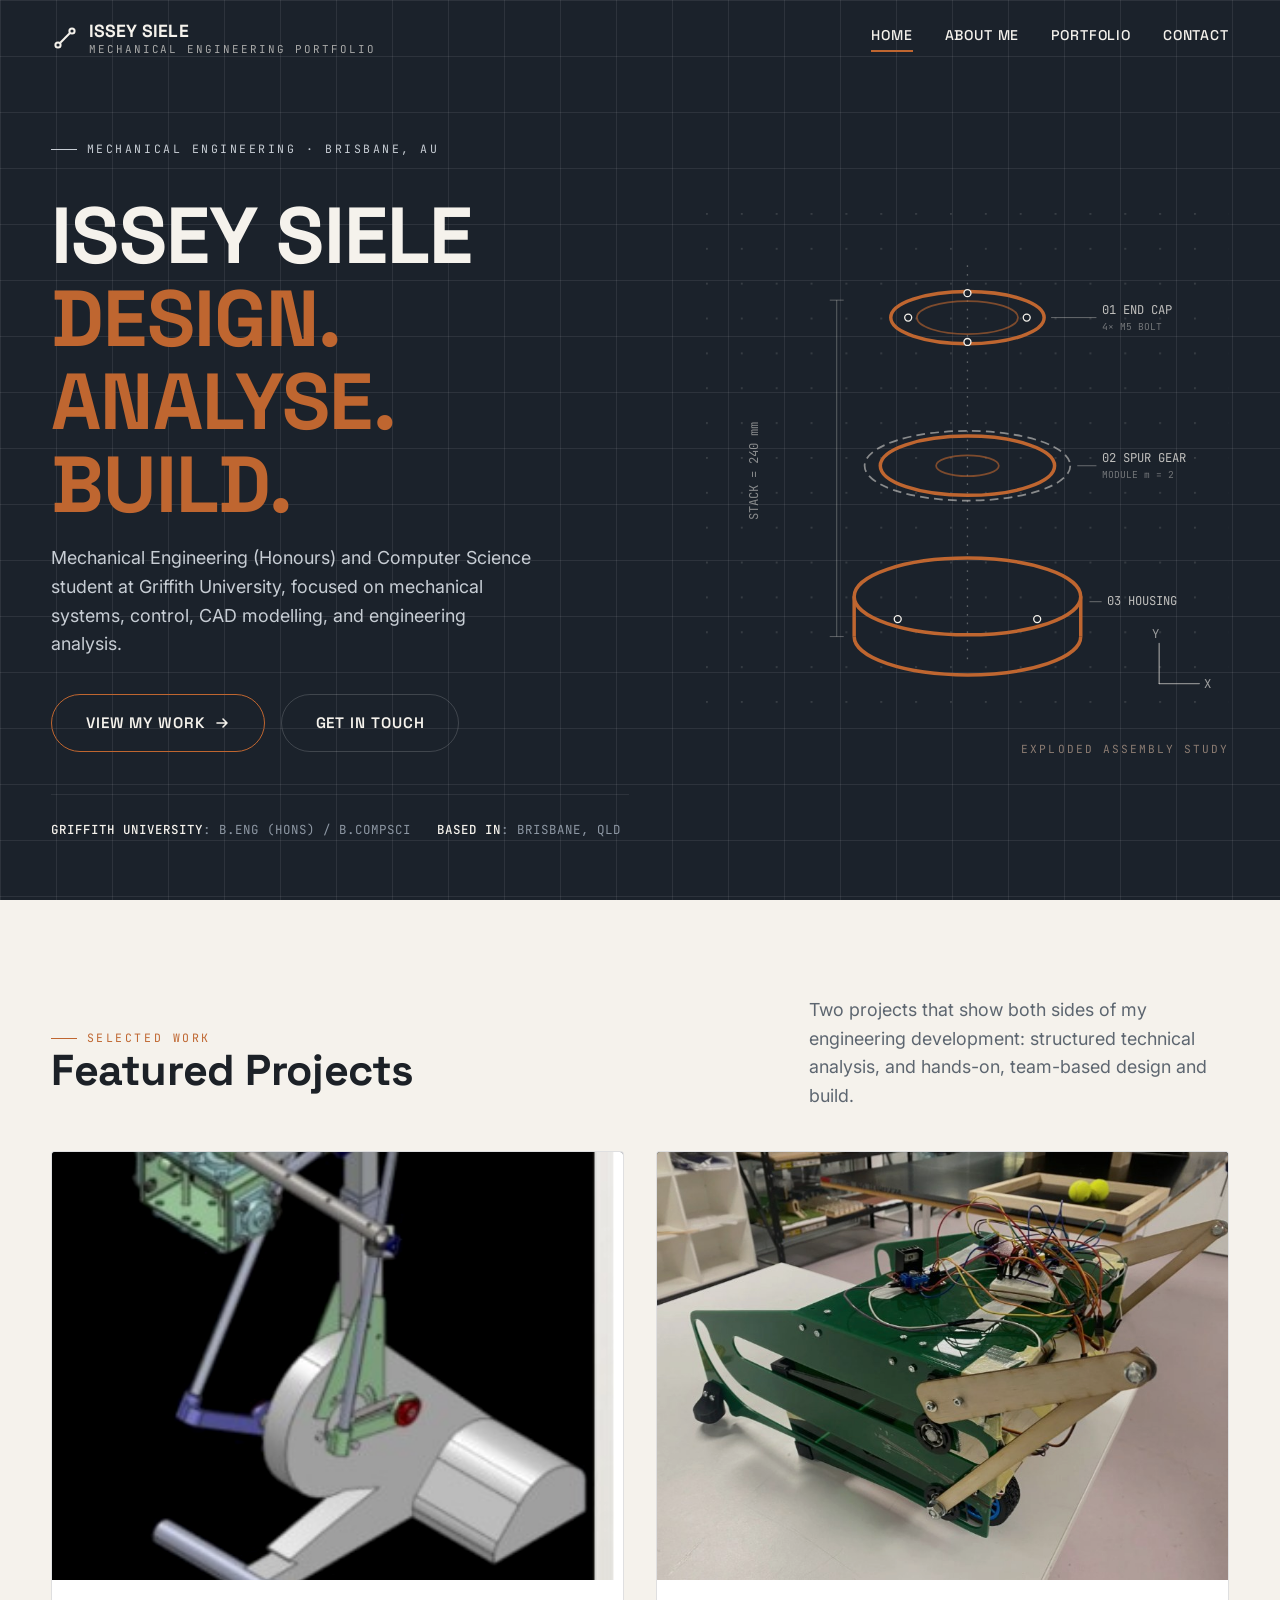
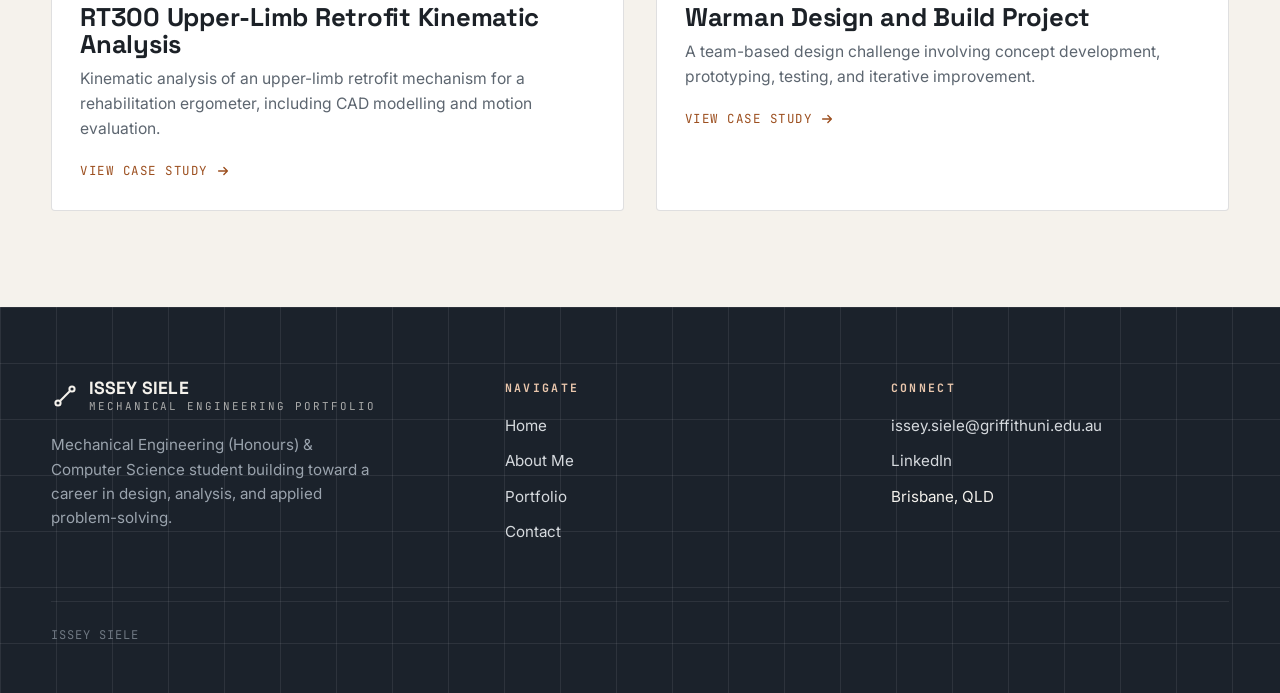
==== commit a3c592fd: "Update educational qualification and figure caption" ====
--- a/index.html
+++ b/index.html
@@ -47,7 +47,7 @@
             <a class="button button--ghost" href="contact.html">Get In Touch</a>
           </div>
           <div class="hero__meta">
-            <span><strong>Griffith University</strong>: B.Eng (Hons) / B.Sc</span>
+            <span><strong>Griffith University</strong>: B.Eng (Hons) / B.CompSci</span>
             <!-- <span><strong>Focus</strong>: Kinematics &amp; CAD</span> -->
             <span><strong>Based in</strong>: Brisbane, QLD</span>
           </div>
@@ -119,7 +119,7 @@
             <text x="572" y="545" font-family="var(--mono)" font-size="14" fill="currentColor" opacity="0.6">X</text>
             <text x="512" y="488" font-family="var(--mono)" font-size="14" fill="currentColor" opacity="0.6">Y</text>
           </svg>
-          <p class="hero__figcap">Fig. 01 / Exploded Assembly Study</p>
+          <p class="hero__figcap"> Exploded Assembly Study</p>
         </div>
       </div>
     </section>
--- a/styles.css
+++ b/styles.css
@@ -1,8 +1,4 @@
-/* =========================================================
-   Issey Siele, Mechanical Engineering Portfolio
-   Design system: "Drafting Studio"
-   Deep graphite and copper accent, technical-drawing motifs
-   ========================================================= */
+
 
 :root {
   --paper: #f5f2ec;
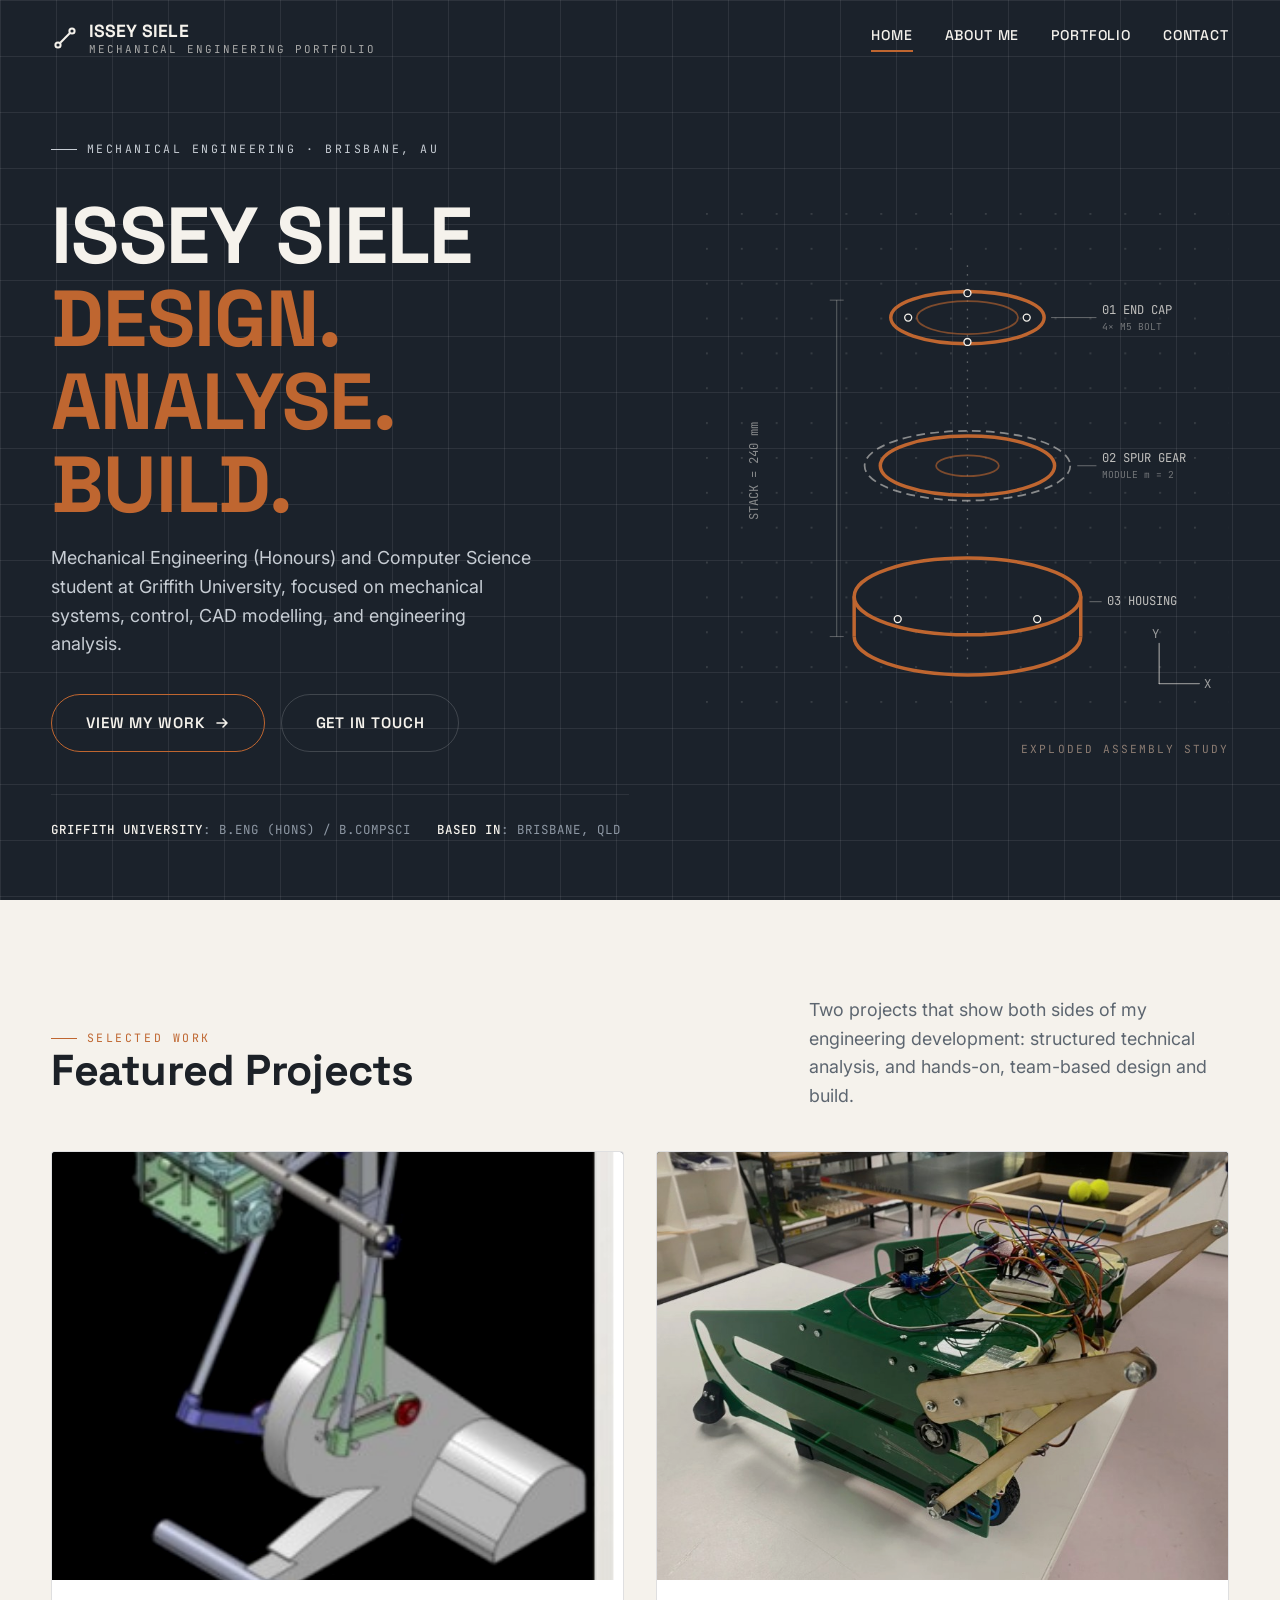
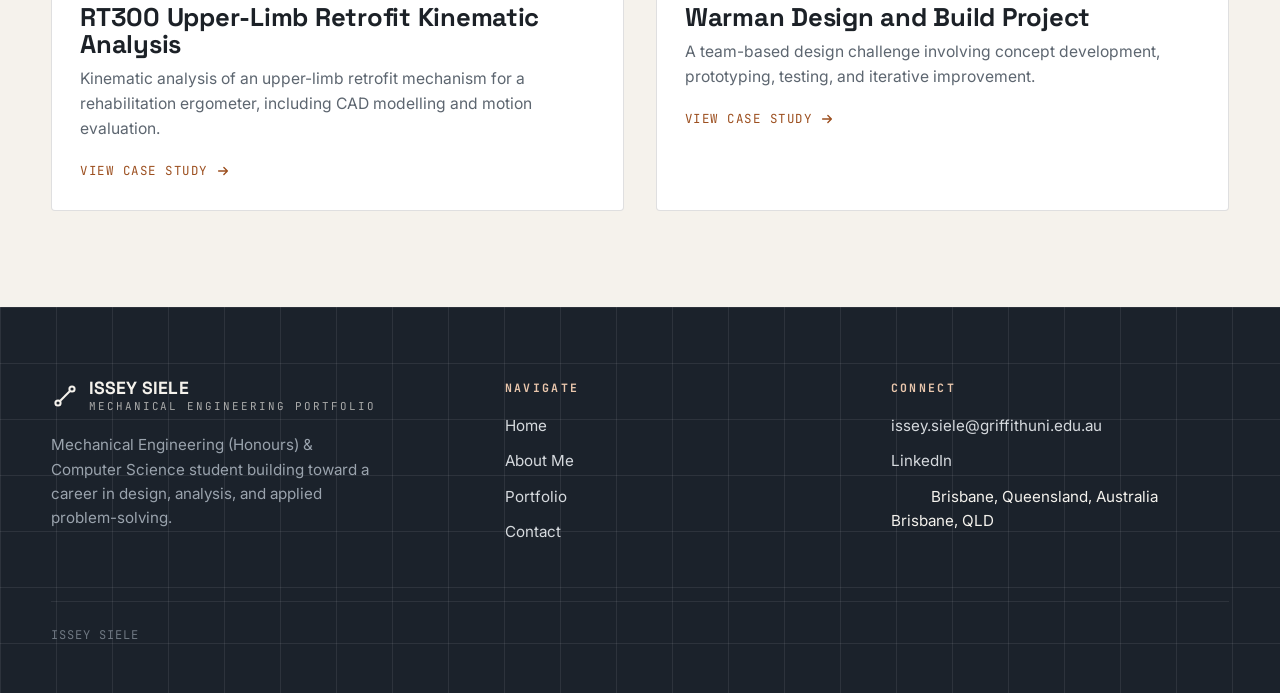
==== commit 3d68dcd1: "Update index.html" ====
--- a/index.html
+++ b/index.html
@@ -193,7 +193,7 @@
         <ul>
           <li><a href="mailto:issey.siele@griffithuni.edu.au">issey.siele@griffithuni.edu.au</a></li>
           <li><a href="https://www.linkedin.com/in/isseysiele/" target="_blank" rel="noopener">LinkedIn</a></li>
-          <li>Brisbane, QLD</li>
+          <li><dd>Brisbane, Queensland, Australia</dd><span>Brisbane, QLD</span></li>
         </ul>
       </div>
     </div>
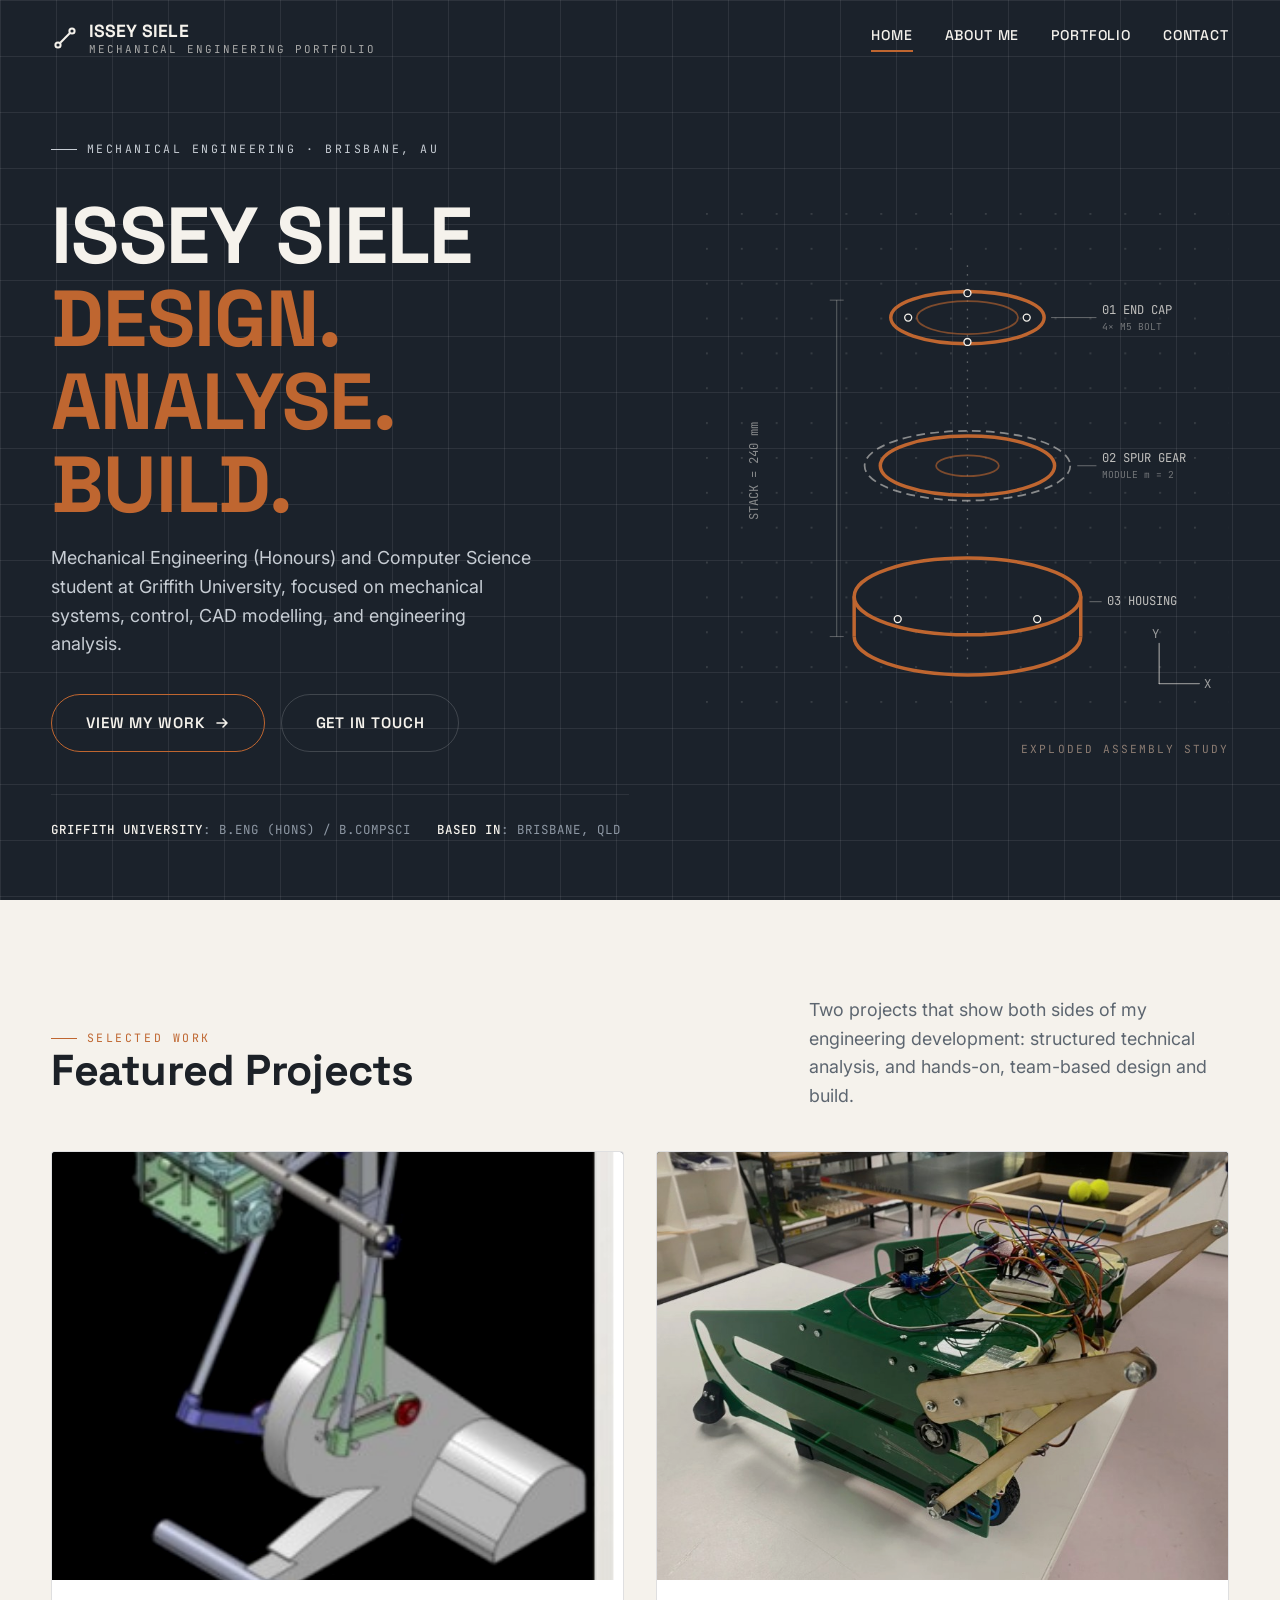
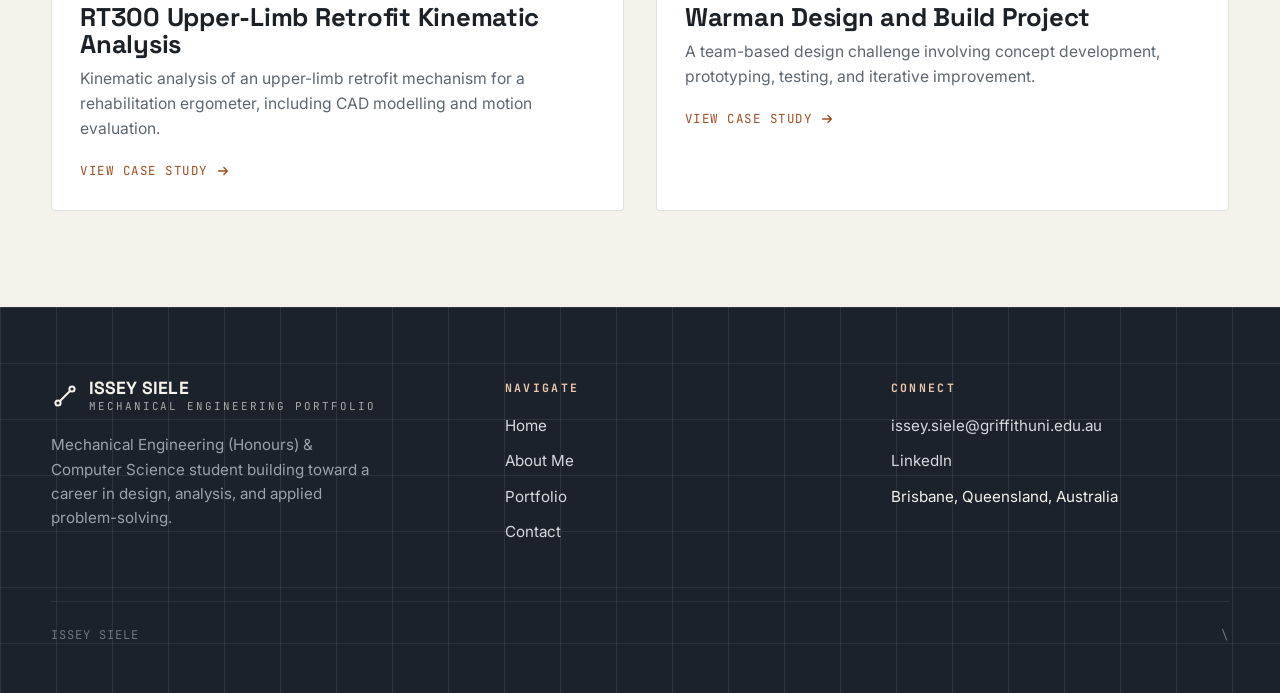
==== commit f365fa24: "Fix HTML structure and remove commented code" ====
--- a/index.html
+++ b/index.html
@@ -193,13 +193,13 @@
         <ul>
           <li><a href="mailto:issey.siele@griffithuni.edu.au">issey.siele@griffithuni.edu.au</a></li>
           <li><a href="https://www.linkedin.com/in/isseysiele/" target="_blank" rel="noopener">LinkedIn</a></li>
-          <li><dd>Brisbane, Queensland, Australia</dd><span>Brisbane, QLD</span></li>
+          <li>Brisbane, Queensland, Australia</li>
         </ul>
       </div>
     </div>
     <div class="site-footer__bottom">
       <span>Issey Siele</span>
-      <!-- <span>Built &amp; coded from scratch</span> -->
+      \
     </div>
   </footer>
 </body>
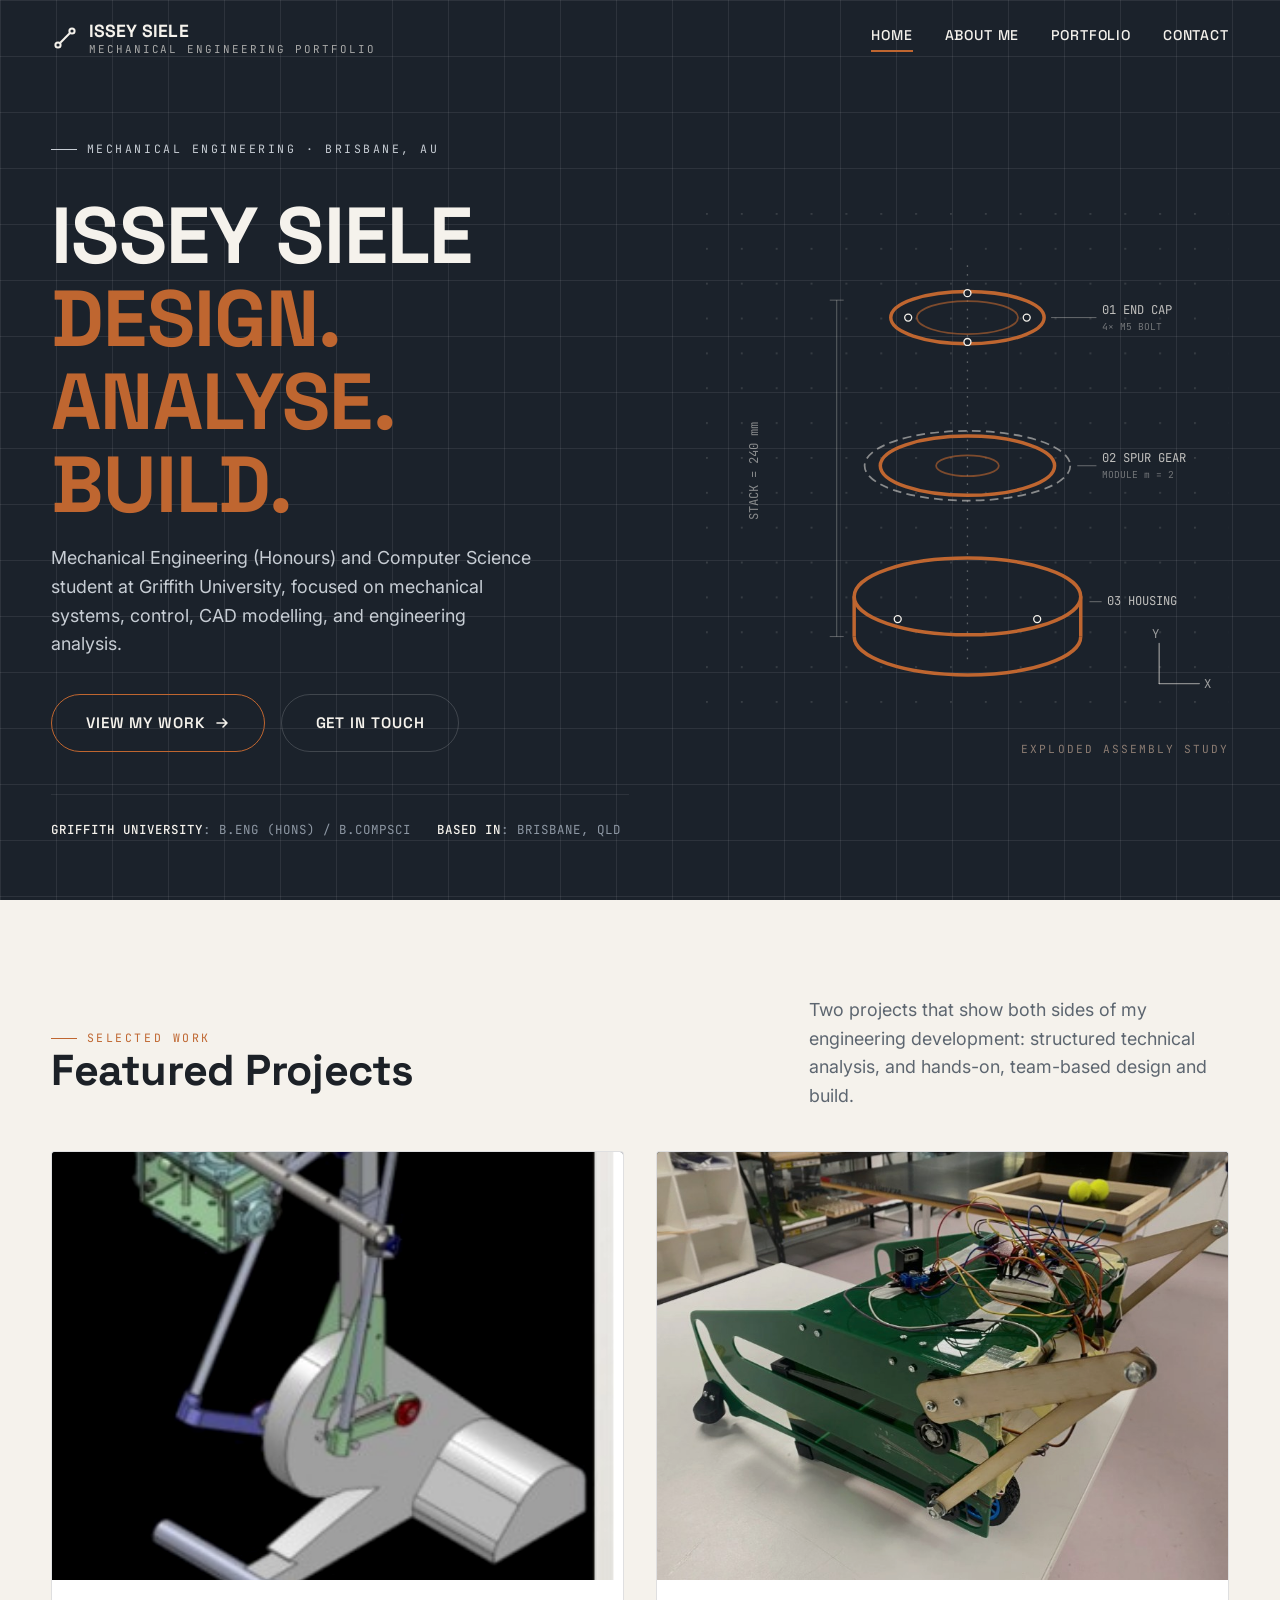
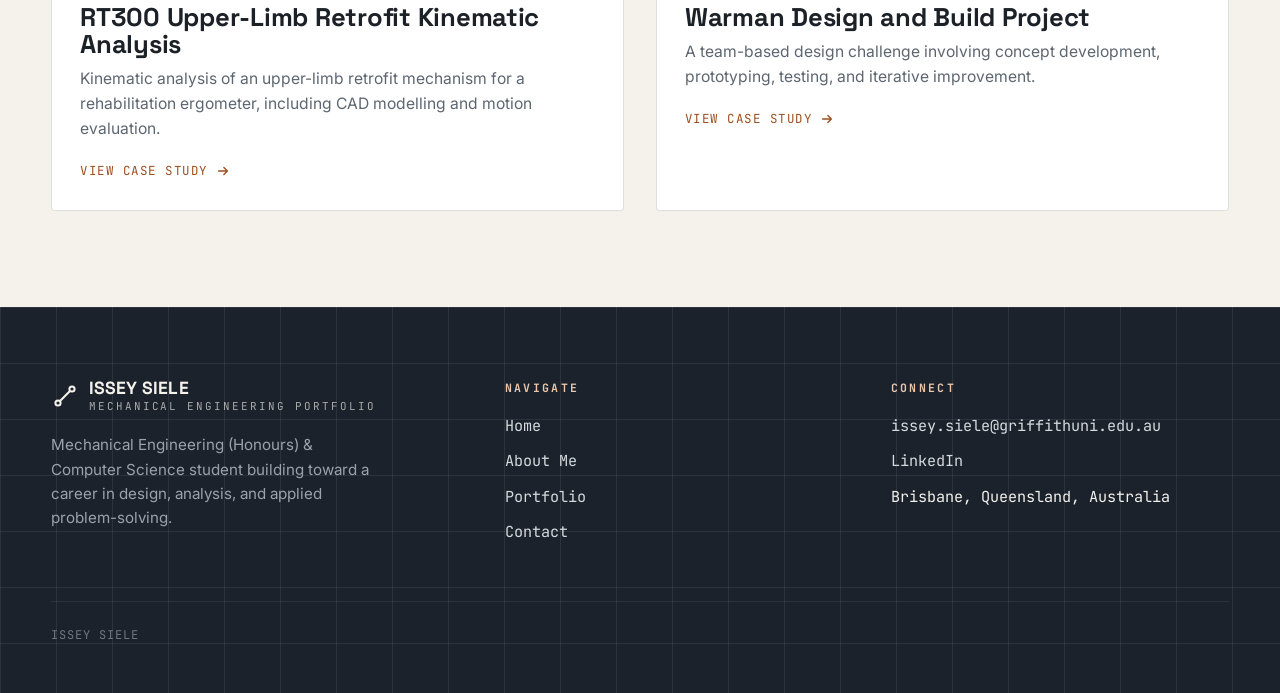
==== commit 1917438b: "Fix formatting in index.html footer section" ====
--- a/index.html
+++ b/index.html
@@ -199,7 +199,7 @@
     </div>
     <div class="site-footer__bottom">
       <span>Issey Siele</span>
-      \
+      
     </div>
   </footer>
 </body>
--- a/styles.css
+++ b/styles.css
@@ -1141,6 +1141,7 @@
   padding: 0;
   display: grid;
   gap: 0.7rem;
+  font-family: var(--mono);
   font-size: 0.95rem;
 }
 
